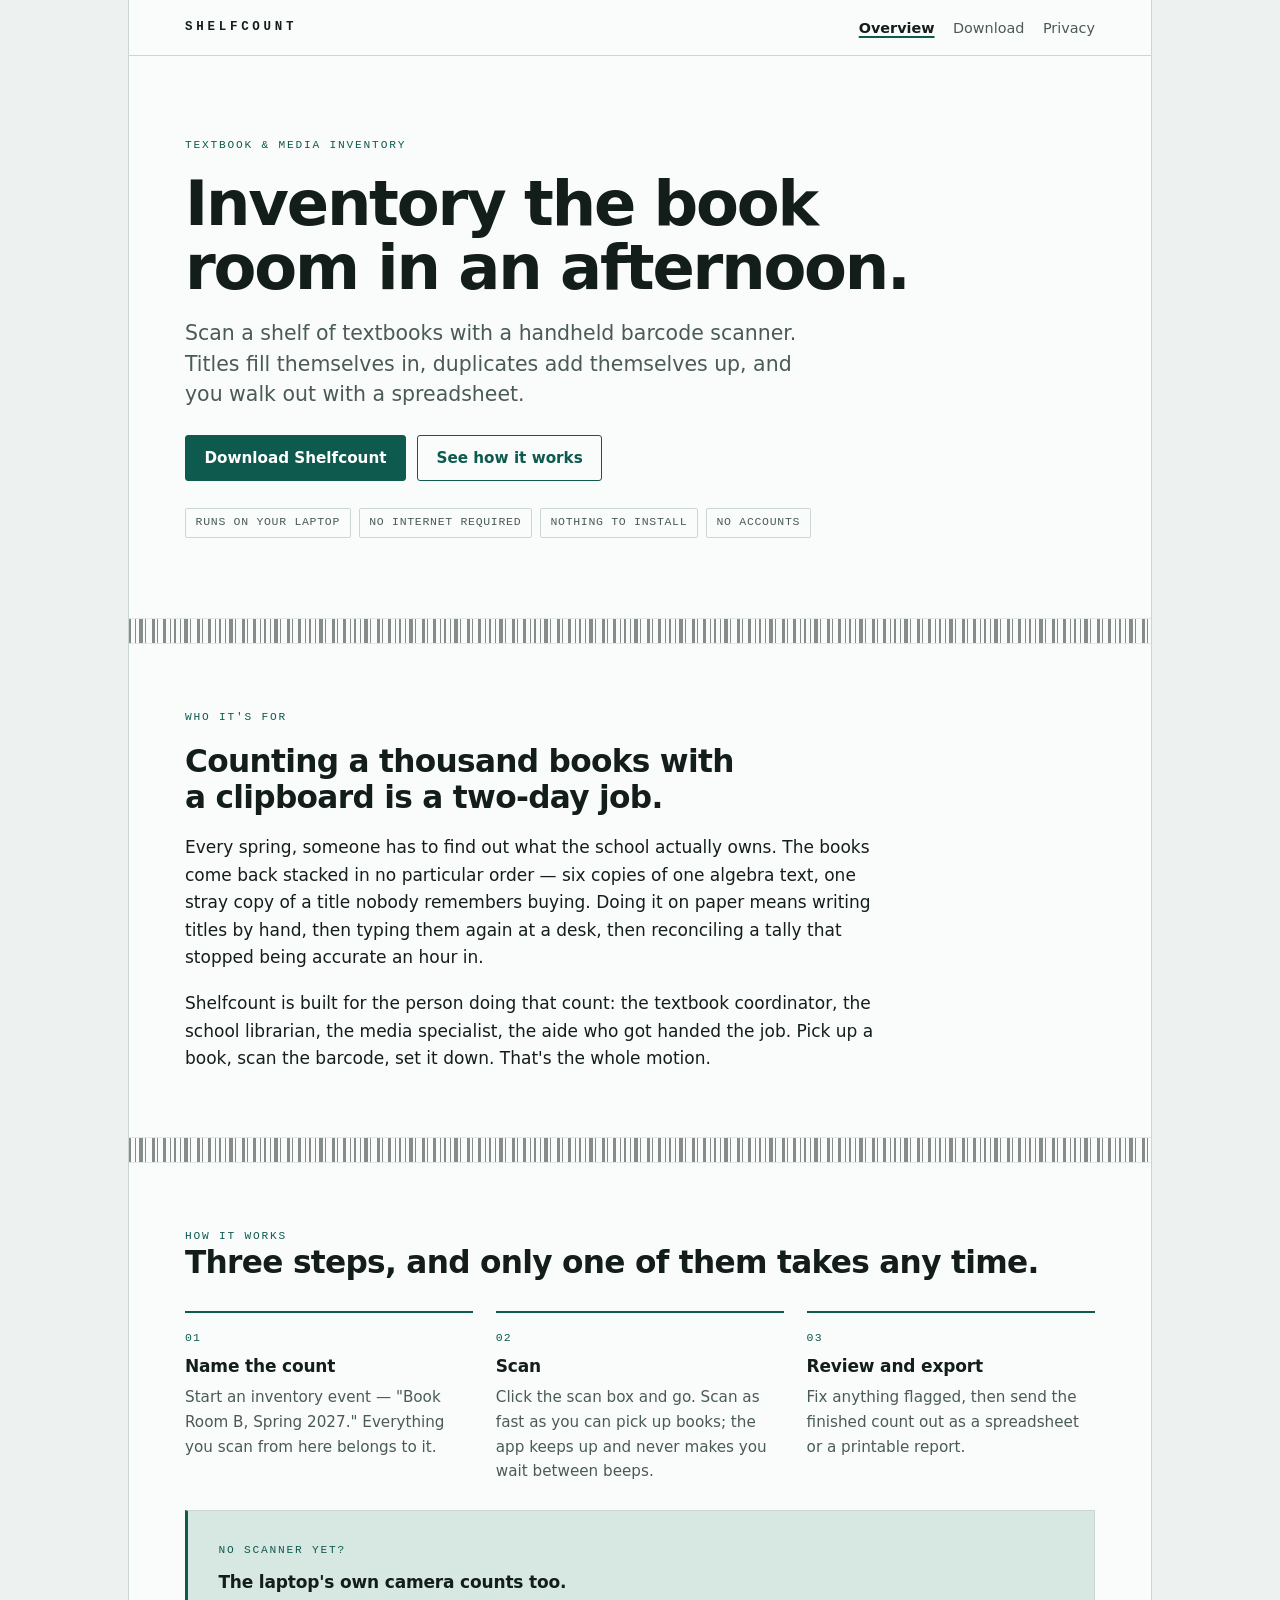
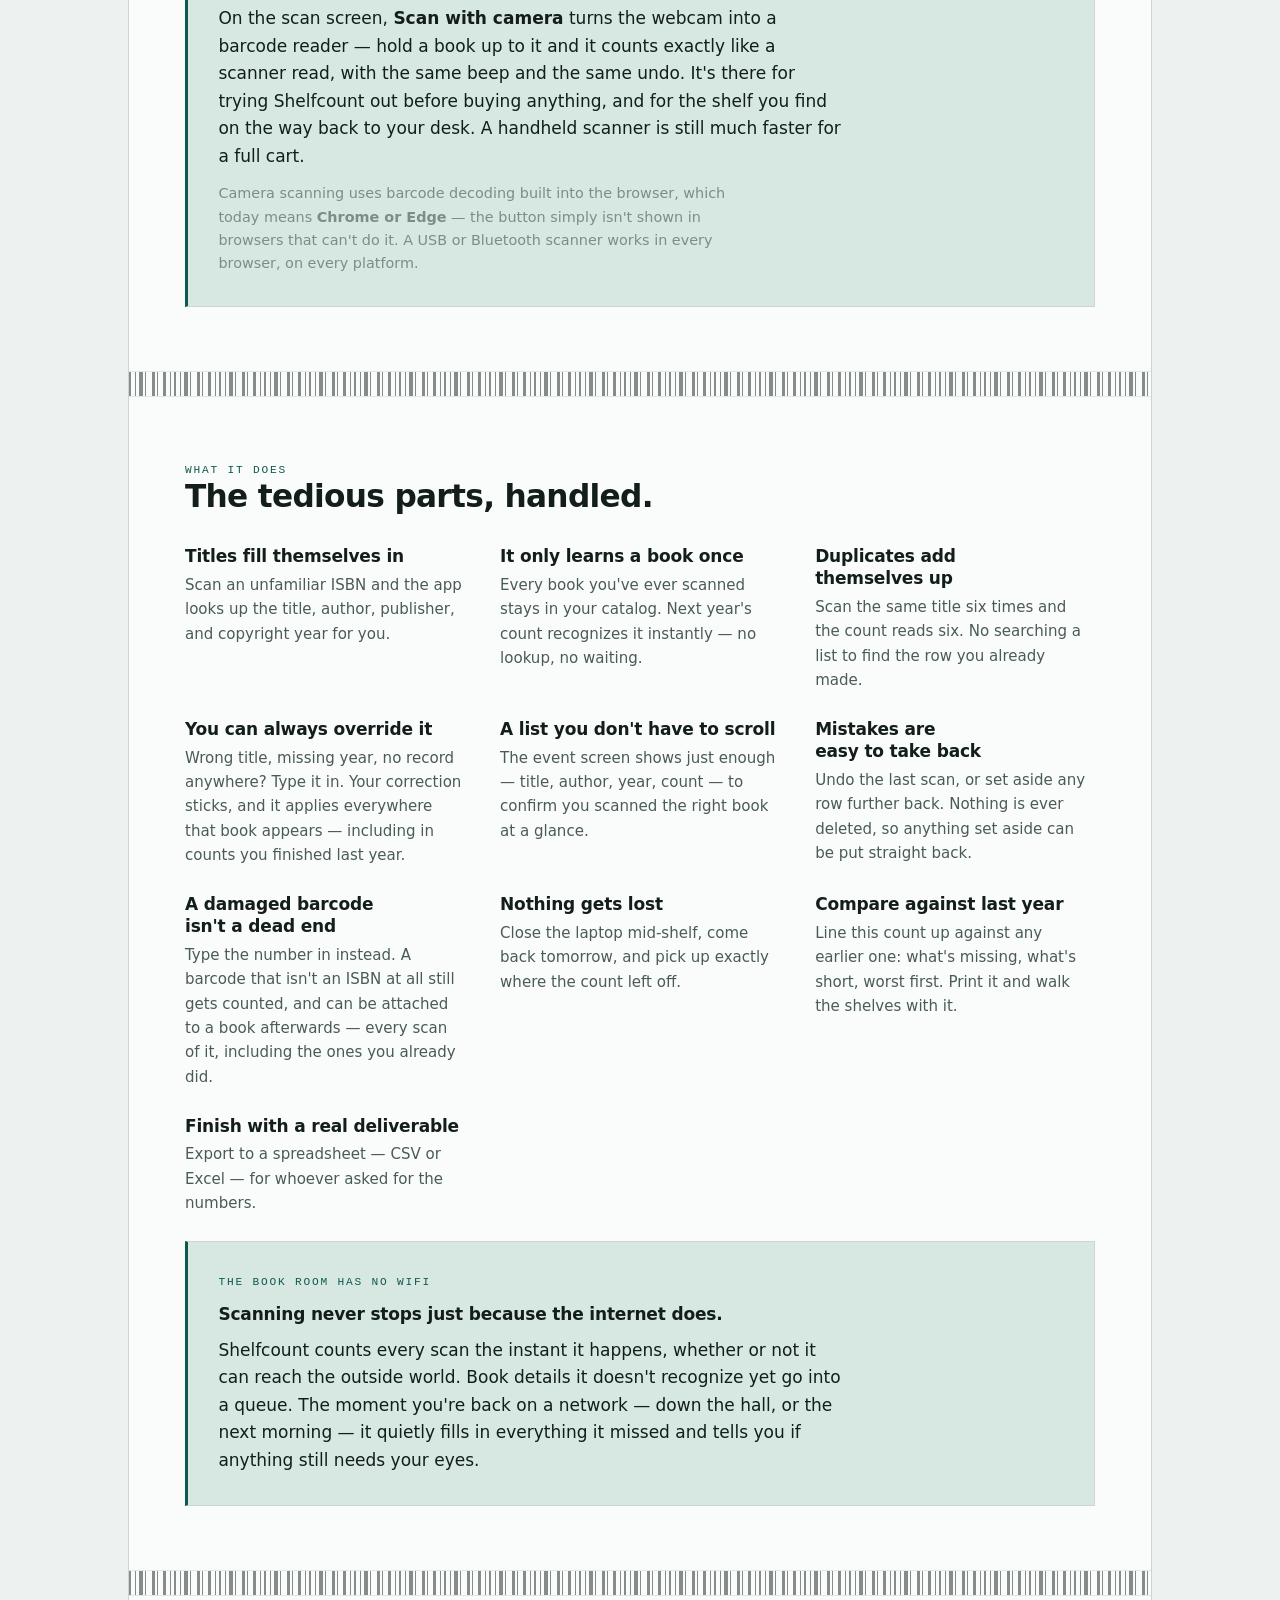
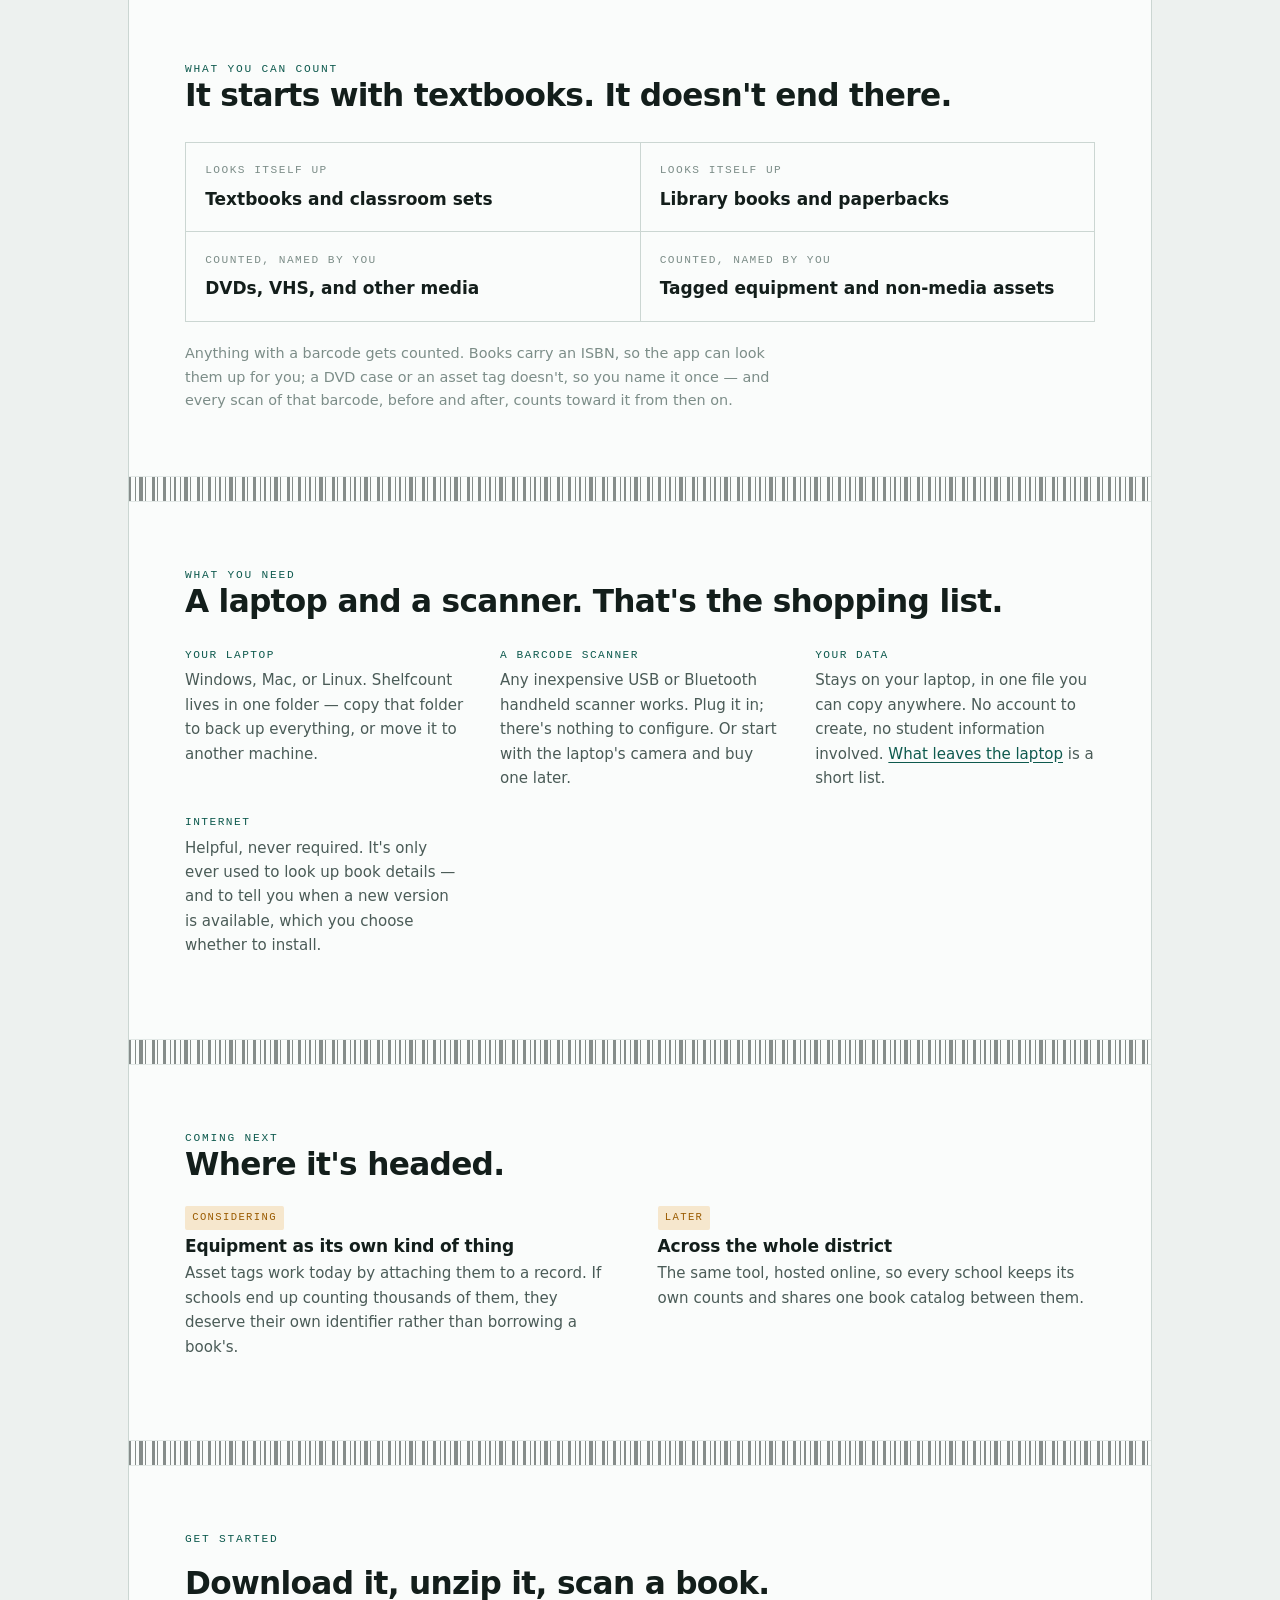
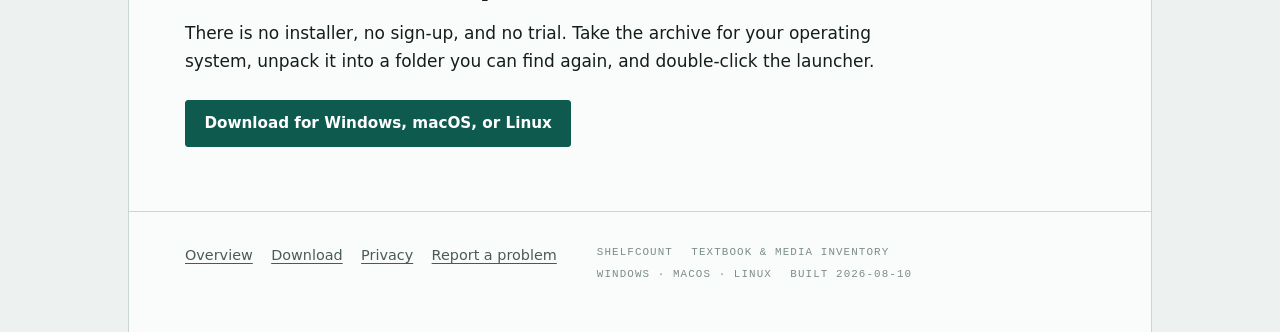
==== index.html @ c69e8dbd "Publish site from evansmith1377/inventory-manager@2b65c4a" ====
<!DOCTYPE html>
<html lang="en">
<head>
<meta charset="utf-8">
<meta name="viewport" content="width=device-width, initial-scale=1">
<title>Shelfcount — Inventory the book room in an afternoon</title>
<meta name="description" content="Scan a shelf of school textbooks with a barcode scanner and walk out with a spreadsheet. Runs on one laptop, works with no internet, installs nothing.">
<link rel="canonical" href="https://evansmith1377.github.io/shelfcount/">
<link rel="icon" href="favicon.svg" type="image/svg+xml">
<meta property="og:type" content="website">
<meta property="og:site_name" content="Shelfcount">
<meta property="og:title" content="Shelfcount — Inventory the book room in an afternoon">
<meta property="og:description" content="Scan a shelf of school textbooks with a barcode scanner and walk out with a spreadsheet. Runs on one laptop, works with no internet, installs nothing.">
<meta property="og:url" content="https://evansmith1377.github.io/shelfcount/">
<meta property="og:image" content="https://evansmith1377.github.io/shelfcount/og-image.png">
<meta property="og:image:type" content="image/png">
<meta property="og:image:width" content="1200">
<meta property="og:image:height" content="630">
<meta property="og:image:alt" content="Shelfcount: inventory the book room in an afternoon. Scan textbooks with a barcode scanner and walk out with a spreadsheet.">
<meta name="twitter:card" content="summary_large_image">
<link rel="stylesheet" href="styles.css">
</head>
<body>
<a class="skip-link" href="#main">Skip to content</a>

<div class="shell">

  <header class="site-header">
    <a class="wordmark" href="./">Shelfcount</a>
    <nav class="site-nav" aria-label="Main">
      <ul>
        <li><a href="./" aria-current="page">Overview</a></li>
        <li><a href="download.html">Download</a></li>
        <li><a href="privacy.html">Privacy</a></li>
      </ul>
    </nav>
  </header>

  <main id="main">

    <section class="hero stack">
      <p class="eyebrow">Textbook &amp; media inventory</p>
      <h1>Inventory the book room in an afternoon.</h1>
      <p class="lede">Scan a shelf of textbooks with a handheld barcode scanner. Titles fill themselves in, duplicates add themselves up, and you walk out with a spreadsheet.</p>
      <div class="btn-row">
        <a class="btn btn-primary" href="download.html">Download Shelfcount</a>
        <a class="btn" href="#how">See how it works</a>
      </div>
      <ul class="facts">
        <li>Runs on your laptop</li>
        <li>No internet required</li>
        <li>Nothing to install</li>
        <li>No accounts</li>
      </ul>
    </section>

    <div class="barcode" role="presentation"></div>

    <section class="stack" id="who">
      <p class="eyebrow">Who it's for</p>
      <h2>Counting a thousand books with a clipboard is a two-day job.</h2>
      <p>Every spring, someone has to find out what the school actually owns. The books come back stacked in no particular order — six copies of one algebra text, one stray copy of a title nobody remembers buying. Doing it on paper means writing titles by hand, then typing them again at a desk, then reconciling a tally that stopped being accurate an hour in.</p>
      <p>Shelfcount is built for the person doing that count: the textbook coordinator, the school librarian, the media specialist, the aide who got handed the job. Pick up a book, scan the barcode, set it down. That's the whole motion.</p>
    </section>

    <div class="barcode" role="presentation"></div>

    <section id="how">
      <p class="eyebrow">How it works</p>
      <h2>Three steps, and only one of them takes any time.</h2>
      <ol class="steps">
        <li>
          <h3>Name the count</h3>
          <p>Start an inventory event — "Book Room B, Spring 2027." Everything you scan from here belongs to it.</p>
        </li>
        <li>
          <h3>Scan</h3>
          <p>Click the scan box and go. Scan as fast as you can pick up books; the app keeps up and never makes you wait between beeps.</p>
        </li>
        <li>
          <h3>Review and export</h3>
          <p>Fix anything flagged, then send the finished count out as a spreadsheet or a printable report.</p>
        </li>
      </ol>

      <div class="callout">
        <p class="eyebrow">No scanner yet?</p>
        <h3>The laptop's own camera counts too.</h3>
        <p>On the scan screen, <strong>Scan with camera</strong> turns the webcam into a barcode reader — hold a book up to it and it counts exactly like a scanner read, with the same beep and the same undo. It's there for trying Shelfcount out before buying anything, and for the shelf you find on the way back to your desk. A handheld scanner is still much faster for a full cart.</p>
        <p class="note">Camera scanning uses barcode decoding built into the browser, which today means <strong>Chrome or Edge</strong> — the button simply isn't shown in browsers that can't do it. A USB or Bluetooth scanner works in every browser, on every platform.</p>
      </div>
    </section>

    <div class="barcode" role="presentation"></div>

    <section id="features">
      <p class="eyebrow">What it does</p>
      <h2>The tedious parts, handled.</h2>
      <ul class="features">
        <li>
          <h3>Titles fill themselves in</h3>
          <p>Scan an unfamiliar ISBN and the app looks up the title, author, publisher, and copyright year for you.</p>
        </li>
        <li>
          <h3>It only learns a book once</h3>
          <p>Every book you've ever scanned stays in your catalog. Next year's count recognizes it instantly — no lookup, no waiting.</p>
        </li>
        <li>
          <h3>Duplicates add themselves up</h3>
          <p>Scan the same title six times and the count reads six. No searching a list to find the row you already made.</p>
        </li>
        <li>
          <h3>You can always override it</h3>
          <p>Wrong title, missing year, no record anywhere? Type it in. Your correction sticks, and it applies everywhere that book appears — including in counts you finished last year.</p>
        </li>
        <li>
          <h3>A list you don't have to scroll</h3>
          <p>The event screen shows just enough — title, author, year, count — to confirm you scanned the right book at a glance.</p>
        </li>
        <li>
          <h3>Mistakes are easy to take back</h3>
          <p>Undo the last scan, or set aside any row further back. Nothing is ever deleted, so anything set aside can be put straight back.</p>
        </li>
        <li>
          <h3>A damaged barcode isn't a dead end</h3>
          <p>Type the number in instead. A barcode that isn't an ISBN at all still gets counted, and can be attached to a book afterwards — every scan of it, including the ones you already did.</p>
        </li>
        <li>
          <h3>Nothing gets lost</h3>
          <p>Close the laptop mid-shelf, come back tomorrow, and pick up exactly where the count left off.</p>
        </li>
        <li>
          <h3>Compare against last year</h3>
          <p>Line this count up against any earlier one: what's missing, what's short, worst first. Print it and walk the shelves with it.</p>
        </li>
        <li>
          <h3>Finish with a real deliverable</h3>
          <p>Export to a spreadsheet — CSV or Excel — for whoever asked for the numbers.</p>
        </li>
      </ul>

      <div class="callout">
        <p class="eyebrow">The book room has no wifi</p>
        <h3>Scanning never stops just because the internet does.</h3>
        <p>Shelfcount counts every scan the instant it happens, whether or not it can reach the outside world. Book details it doesn't recognize yet go into a queue. The moment you're back on a network — down the hall, or the next morning — it quietly fills in everything it missed and tells you if anything still needs your eyes.</p>
      </div>
    </section>

    <div class="barcode" role="presentation"></div>

    <section id="counts">
      <p class="eyebrow">What you can count</p>
      <h2>It starts with textbooks. It doesn't end there.</h2>
      <ul class="tiles">
        <li>
          <span class="label">Looks itself up</span>
          <strong>Textbooks and classroom sets</strong>
        </li>
        <li>
          <span class="label">Looks itself up</span>
          <strong>Library books and paperbacks</strong>
        </li>
        <li>
          <span class="label">Counted, named by you</span>
          <strong>DVDs, VHS, and other media</strong>
        </li>
        <li>
          <span class="label">Counted, named by you</span>
          <strong>Tagged equipment and non-media assets</strong>
        </li>
      </ul>
      <p class="note after-grid">Anything with a barcode gets counted. Books carry an ISBN, so the app can look them up for you; a DVD case or an asset tag doesn't, so you name it once — and every scan of that barcode, before and after, counts toward it from then on.</p>
    </section>

    <div class="barcode" role="presentation"></div>

    <section id="requirements">
      <p class="eyebrow">What you need</p>
      <h2>A laptop and a scanner. That's the shopping list.</h2>
      <dl class="needs">
        <div>
          <dt>Your laptop</dt>
          <dd>Windows, Mac, or Linux. Shelfcount lives in one folder — copy that folder to back up everything, or move it to another machine.</dd>
        </div>
        <div>
          <dt>A barcode scanner</dt>
          <dd>Any inexpensive USB or Bluetooth handheld scanner works. Plug it in; there's nothing to configure. Or start with the laptop's camera and buy one later.</dd>
        </div>
        <div>
          <dt>Your data</dt>
          <dd>Stays on your laptop, in one file you can copy anywhere. No account to create, no student information involved. <a href="privacy.html">What leaves the laptop</a> is a short list.</dd>
        </div>
        <div>
          <dt>Internet</dt>
          <dd>Helpful, never required. It's only ever used to look up book details — and to tell you when a new version is available, which you choose whether to install.</dd>
        </div>
      </dl>
    </section>

    <div class="barcode" role="presentation"></div>

    <section id="roadmap">
      <p class="eyebrow">Coming next</p>
      <h2>Where it's headed.</h2>
      <ul class="later">
        <li>
          <span class="tag">Considering</span>
          <h3>Equipment as its own kind of thing</h3>
          <p>Asset tags work today by attaching them to a record. If schools end up counting thousands of them, they deserve their own identifier rather than borrowing a book's.</p>
        </li>
        <li>
          <span class="tag">Later</span>
          <h3>Across the whole district</h3>
          <p>The same tool, hosted online, so every school keeps its own counts and shares one book catalog between them.</p>
        </li>
      </ul>
    </section>

    <div class="barcode" role="presentation"></div>

    <section class="stack" id="get">
      <p class="eyebrow">Get started</p>
      <h2>Download it, unzip it, scan a book.</h2>
      <p>There is no installer, no sign-up, and no trial. Take the archive for your operating system, unpack it into a folder you can find again, and double-click the launcher.</p>
      <div class="btn-row">
        <a class="btn btn-primary" href="download.html">Download for Windows, macOS, or Linux</a>
      </div>
    </section>

  </main>

  <footer class="site-footer">
    <nav aria-label="Footer">
      <ul>
        <li><a href="./">Overview</a></li>
        <li><a href="download.html">Download</a></li>
        <li><a href="privacy.html">Privacy</a></li>
        <li><a href="https://github.com/evansmith1377/shelfcount/issues">Report a problem</a></li>
      </ul>
    </nav>
    <p class="colophon">
      <span>Shelfcount</span>
      <span>Textbook &amp; media inventory</span>
      <span>Windows · macOS · Linux</span>
      <span>Built 2026-08-10</span>
    </p>
  </footer>

</div>
</body>
</html>
---- styles.css ----
/*
 * Shelfcount marketing site.
 *
 * One stylesheet for the whole site — it is small enough that splitting it
 * would cost a round trip and buy nothing, and being one file means it is
 * cached once and every subsequent page is free.
 *
 * The design language is inherited from docs/marketing-one-pager.html: the
 * same palette, the same mono eyebrows, the same barcode rule as the one
 * recurring motif. The site and the hand-out should look like the same thing.
 */

:root {
  color-scheme: light dark;

  --ground: #edf1ef;
  --surface: #fafcfb;
  --ink: #131e1b;
  --ink-soft: #4a5b57;
  --ink-faint: #7c8d88;
  --rule: #cbd6d2;
  --accent: #0e5a4e;
  --accent-ink: #ffffff;
  --accent-soft: #d7e7e2;
  --signal: #9a5b00;
  --signal-soft: #f6e7cd;

  --f-display: 'Helvetica Neue', 'Segoe UI', ui-sans-serif, system-ui, sans-serif;
  --f-body: ui-sans-serif, system-ui, -apple-system, 'Segoe UI', Roboto, sans-serif;
  --f-mono: ui-monospace, 'SF Mono', 'Cascadia Mono', 'Roboto Mono', Menlo, Consolas, monospace;

  --measure: 66ch;
  --pad: clamp(1.25rem, 5vw, 3.5rem);
  --shell: 64rem;
}

@media (prefers-color-scheme: dark) {
  :root {
    --ground: #0c1513;
    --surface: #14201d;
    --ink: #e2eae7;
    --ink-soft: #a6b5b0;
    --ink-faint: #74847f;
    --rule: #273632;
    --accent: #5cc5ac;
    --accent-ink: #08110f;
    --accent-soft: #1b2f2a;
    --signal: #d9a253;
    --signal-soft: #2e2519;
  }
}

*,
*::before,
*::after {
  box-sizing: border-box;
}

html {
  -webkit-text-size-adjust: 100%;
  scroll-behavior: smooth;
  /* Anchored sections must clear the sticky header. */
  scroll-padding-block-start: 5rem;
}

@media (prefers-reduced-motion: reduce) {
  html {
    scroll-behavior: auto;
  }
  *,
  *::before,
  *::after {
    animation-duration: 0.01ms !important;
    animation-iteration-count: 1 !important;
    transition-duration: 0.01ms !important;
  }
}

body {
  margin: 0;
  background: var(--ground);
  color: var(--ink);
  font-family: var(--f-body);
  font-size: clamp(1rem, 0.97rem + 0.15vw, 1.0625rem);
  line-height: 1.62;
  font-variant-numeric: tabular-nums;
}

/* The page is a single column on a tinted ground, the way the one-pager is. */
.shell {
  max-inline-size: var(--shell);
  margin-inline: auto;
  background: var(--surface);
  border-inline: 1px solid var(--rule);
  min-block-size: 100dvb;
}

section {
  padding: clamp(2.5rem, 6vw, 4rem) var(--pad);
}

h1,
h2,
h3 {
  font-family: var(--f-display);
  text-wrap: balance;
  margin: 0;
}

h1 {
  font-size: clamp(2.3rem, 1.4rem + 4.2vw, 3.9rem);
  font-weight: 800;
  letter-spacing: -0.035em;
  line-height: 1.02;
}

h2 {
  font-size: clamp(1.45rem, 1.2rem + 1.15vw, 1.95rem);
  font-weight: 750;
  letter-spacing: -0.022em;
  line-height: 1.14;
}

h3 {
  font-size: 1.0625rem;
  font-weight: 700;
  letter-spacing: -0.01em;
  line-height: 1.3;
}

p {
  margin: 0;
  max-inline-size: var(--measure);
}

a {
  color: var(--accent);
  text-underline-offset: 0.18em;
}
a:hover {
  text-decoration-thickness: 2px;
}

:focus-visible {
  outline: 2px solid var(--accent);
  outline-offset: 2px;
  border-radius: 2px;
}

code {
  font-family: var(--f-mono);
  font-size: 0.88em;
  background: var(--accent-soft);
  padding: 0.1em 0.35em;
  border-radius: 2px;
}

pre {
  font-family: var(--f-mono);
  font-size: 0.82rem;
  line-height: 1.55;
  background: var(--ground);
  border: 1px solid var(--rule);
  border-radius: 3px;
  padding: 0.85rem 1rem;
  margin: 0;
  overflow-x: auto;
}

pre code {
  background: none;
  padding: 0;
  font-size: inherit;
}

.skip-link {
  position: absolute;
  inset-block-start: 0;
  inset-inline-start: 0;
  transform: translateY(-120%);
  background: var(--accent);
  color: var(--accent-ink);
  padding: 0.6rem 1rem;
  z-index: 10;
  text-decoration: none;
}

.skip-link:focus-visible {
  transform: translateY(0);
}

/* ---- the barcode rule: the one recurring motif ---- */
.barcode {
  block-size: 26px;
  border-block: 1px solid var(--rule);
  background-image: repeating-linear-gradient(
    90deg,
    var(--ink) 0 2px,
    transparent 2px 6px,
    var(--ink) 6px 7px,
    transparent 7px 10px,
    var(--ink) 10px 14px,
    transparent 14px 16px,
    var(--ink) 16px 17px,
    transparent 17px 23px,
    var(--ink) 23px 26px,
    transparent 26px 28px,
    var(--ink) 28px 29px,
    transparent 29px 34px,
    var(--ink) 34px 37px,
    transparent 37px 41px,
    var(--ink) 41px 42px,
    transparent 42px 45px
  );
  opacity: 0.5;
}

/* ---- header ---- */
.site-header {
  position: sticky;
  inset-block-start: 0;
  z-index: 5;
  background: color-mix(in srgb, var(--surface) 88%, transparent);
  backdrop-filter: blur(8px);
  border-block-end: 1px solid var(--rule);
  display: flex;
  flex-wrap: wrap;
  align-items: center;
  gap: 0.5rem 1.5rem;
  padding: 0.85rem var(--pad);
}

.wordmark {
  font-family: var(--f-mono);
  font-size: 0.78rem;
  letter-spacing: 0.3em;
  text-transform: uppercase;
  color: var(--ink);
  text-decoration: none;
  font-weight: 600;
}

.site-nav {
  margin-inline-start: auto;
}

.site-nav ul {
  display: flex;
  flex-wrap: wrap;
  gap: 0.4rem 1.15rem;
  margin: 0;
  padding: 0;
  list-style: none;
}

.site-nav a {
  font-size: 0.9rem;
  color: var(--ink-soft);
  text-decoration: none;
}

.site-nav a:hover {
  color: var(--ink);
  text-decoration: underline;
}

.site-nav a[aria-current='page'] {
  color: var(--ink);
  font-weight: 600;
  text-decoration: underline;
  text-decoration-color: var(--accent);
  text-decoration-thickness: 2px;
}

/* ---- shared bits ---- */
.eyebrow {
  font-family: var(--f-mono);
  font-size: 0.7rem;
  text-transform: uppercase;
  letter-spacing: 0.16em;
  color: var(--accent);
  margin: 0;
}

.stack {
  display: flex;
  flex-direction: column;
  gap: 1.15rem;
}

.lede {
  font-size: clamp(1.08rem, 1rem + 0.4vw, 1.28rem);
  color: var(--ink-soft);
  line-height: 1.5;
  max-inline-size: 48ch;
}

.note {
  font-size: 0.9rem;
  color: var(--ink-faint);
}

/* A paragraph straight under a heading in a section that isn't a .stack. */
section:not(.stack) > h2 + p {
  margin-block-start: 0.9rem;
}

/* A trailing footnote under a grid. */
.after-grid {
  margin-block-start: 1.25rem;
}

.btn-row {
  display: flex;
  flex-wrap: wrap;
  gap: 0.7rem;
  margin-block-start: 0.4rem;
}

.btn {
  display: inline-flex;
  align-items: center;
  gap: 0.45rem;
  padding: 0.62rem 1.15rem;
  border: 1px solid var(--accent);
  border-radius: 3px;
  font-size: 0.95rem;
  font-weight: 600;
  text-decoration: none;
  color: var(--accent);
  background: transparent;
}

.btn-primary {
  background: var(--accent);
  color: var(--accent-ink);
}
.btn:hover {
  border-color: var(--ink);
}
.btn-primary:hover {
  background: var(--ink);
  border-color: var(--ink);
  color: var(--surface);
}

.facts {
  display: flex;
  flex-wrap: wrap;
  gap: 0.5rem;
  padding: 0;
  margin: 0.5rem 0 0;
  list-style: none;
}

.facts li {
  font-family: var(--f-mono);
  font-size: 0.72rem;
  letter-spacing: 0.06em;
  text-transform: uppercase;
  color: var(--ink-soft);
  border: 1px solid var(--rule);
  border-radius: 2px;
  padding: 0.3rem 0.6rem;
}

/* ---- hero ---- */
.hero {
  padding-block: clamp(2.75rem, 7vw, 5rem);
}

/* ---- numbered steps ---- */
.steps {
  counter-reset: step;
  display: grid;
  gap: 1.4rem;
  grid-template-columns: repeat(auto-fit, minmax(15rem, 1fr));
  margin-block-start: 1.9rem;
  padding: 0;
  list-style: none;
}

.steps > li {
  counter-increment: step;
  display: flex;
  flex-direction: column;
  gap: 0.5rem;
  padding-block-start: 1rem;
  border-block-start: 2px solid var(--accent);
}

.steps > li::before {
  content: counter(step, decimal-leading-zero);
  font-family: var(--f-mono);
  font-size: 0.72rem;
  letter-spacing: 0.1em;
  color: var(--accent);
}

.steps p {
  font-size: 0.95rem;
  color: var(--ink-soft);
}

/* ---- feature grid ---- */
.features {
  display: grid;
  gap: 1.6rem 2.2rem;
  grid-template-columns: repeat(auto-fit, minmax(16rem, 1fr));
  margin-block-start: 1.9rem;
  padding: 0;
  list-style: none;
}

.features > li {
  display: flex;
  flex-direction: column;
  gap: 0.35rem;
}
.features p {
  font-size: 0.94rem;
  color: var(--ink-soft);
}

/* ---- callout ---- */
.callout {
  background: var(--accent-soft);
  border: 1px solid var(--rule);
  border-inline-start: 3px solid var(--accent);
  padding: clamp(1.25rem, 3vw, 1.9rem);
  display: flex;
  flex-direction: column;
  gap: 0.75rem;
  margin-block-start: 1.6rem;
}

.callout p {
  max-inline-size: 58ch;
}

.callout-signal {
  background: var(--signal-soft);
  border-inline-start-color: var(--signal);
}

.callout-signal .eyebrow {
  color: var(--signal);
}

/* ---- hairline card grid (what you can count, downloads) ---- */
/*
 * The 1px gap over a ruled background is what draws the hairlines, which
 * means an unfilled cell in the last row shows as a grey block. Every grid
 * that uses this holds two or four tiles, so a 22rem minimum keeps it to one
 * or two columns and the rows always come out full.
 */
.tiles {
  display: grid;
  gap: 1px;
  grid-template-columns: repeat(auto-fit, minmax(min(100%, 22rem), 1fr));
  background: var(--rule);
  border: 1px solid var(--rule);
  margin-block-start: 1.75rem;
  padding: 0;
  list-style: none;
}

.tiles > li {
  background: var(--surface);
  padding: 1.15rem 1.2rem;
  display: flex;
  flex-direction: column;
  gap: 0.4rem;
}

.tiles .label {
  font-family: var(--f-mono);
  font-size: 0.7rem;
  text-transform: uppercase;
  letter-spacing: 0.13em;
  color: var(--ink-faint);
}

.tiles p {
  font-size: 0.92rem;
  color: var(--ink-soft);
}
.tiles .btn {
  margin-block-start: auto;
  align-self: flex-start;
}
.tiles .filename {
  font-family: var(--f-mono);
  font-size: 0.76rem;
  color: var(--ink-faint);
  overflow-wrap: anywhere;
}

/* ---- definition grids ---- */
.needs {
  display: grid;
  gap: 1.4rem 2.2rem;
  grid-template-columns: repeat(auto-fit, minmax(17rem, 1fr));
  margin-block-start: 1.6rem;
}

.needs dt {
  font-family: var(--f-mono);
  font-size: 0.7rem;
  text-transform: uppercase;
  letter-spacing: 0.13em;
  color: var(--accent);
  margin-block-end: 0.3rem;
}

.needs dd {
  margin: 0;
  font-size: 0.94rem;
  color: var(--ink-soft);
}

/* ---- roadmap ---- */
.later {
  display: grid;
  gap: 1.25rem 2.2rem;
  grid-template-columns: repeat(auto-fit, minmax(17rem, 1fr));
  margin-block-start: 1.5rem;
  padding: 0;
  list-style: none;
}

.later > li {
  display: flex;
  flex-direction: column;
  gap: 0.3rem;
}
.later p {
  font-size: 0.94rem;
  color: var(--ink-soft);
}

.tag {
  align-self: flex-start;
  font-family: var(--f-mono);
  font-size: 0.66rem;
  text-transform: uppercase;
  letter-spacing: 0.13em;
  padding: 0.2rem 0.45rem;
  border-radius: 2px;
  background: var(--signal-soft);
  color: var(--signal);
}

/* ---- prose sections (privacy, download steps) ---- */
.prose {
  display: flex;
  flex-direction: column;
  gap: 1.1rem;
}
.prose ul,
.prose ol {
  margin: 0;
  padding-inline-start: 1.35rem;
  max-inline-size: var(--measure);
}
.prose li {
  margin-block-end: 0.45rem;
}

/* Wide content must scroll inside itself, never the page. */
.table-wrap {
  overflow-x: auto;
  margin-block-start: 1.2rem;
}

table {
  border-collapse: collapse;
  inline-size: 100%;
  min-inline-size: 30rem;
  font-size: 0.92rem;
}

th,
td {
  text-align: start;
  padding: 0.55rem 0.8rem;
  border-block-end: 1px solid var(--rule);
  vertical-align: top;
}

th {
  font-family: var(--f-mono);
  font-size: 0.7rem;
  text-transform: uppercase;
  letter-spacing: 0.1em;
  color: var(--ink-faint);
  font-weight: 600;
}

/* ---- footer ---- */
.site-footer {
  padding: 2rem var(--pad) 3rem;
  border-block-start: 1px solid var(--rule);
  display: flex;
  flex-wrap: wrap;
  gap: 1rem 2.5rem;
  align-items: flex-start;
}

.site-footer ul {
  display: flex;
  flex-wrap: wrap;
  gap: 0.35rem 1.15rem;
  margin: 0;
  padding: 0;
  list-style: none;
  font-size: 0.9rem;
}

.site-footer a {
  color: var(--ink-soft);
}

.colophon {
  font-family: var(--f-mono);
  font-size: 0.68rem;
  letter-spacing: 0.1em;
  text-transform: uppercase;
  color: var(--ink-faint);
  display: flex;
  flex-wrap: wrap;
  gap: 0.3rem 1.15rem;
  inline-size: 100%;
}

@media print {
  body {
    background: #fff;
  }
  .shell {
    border: 0;
    max-inline-size: none;
  }
  .site-header,
  .site-nav,
  .skip-link {
    display: none;
  }
  section {
    padding-block: 1.3rem;
    break-inside: avoid;
  }
  .btn {
    border: 0;
    padding: 0;
  }
}
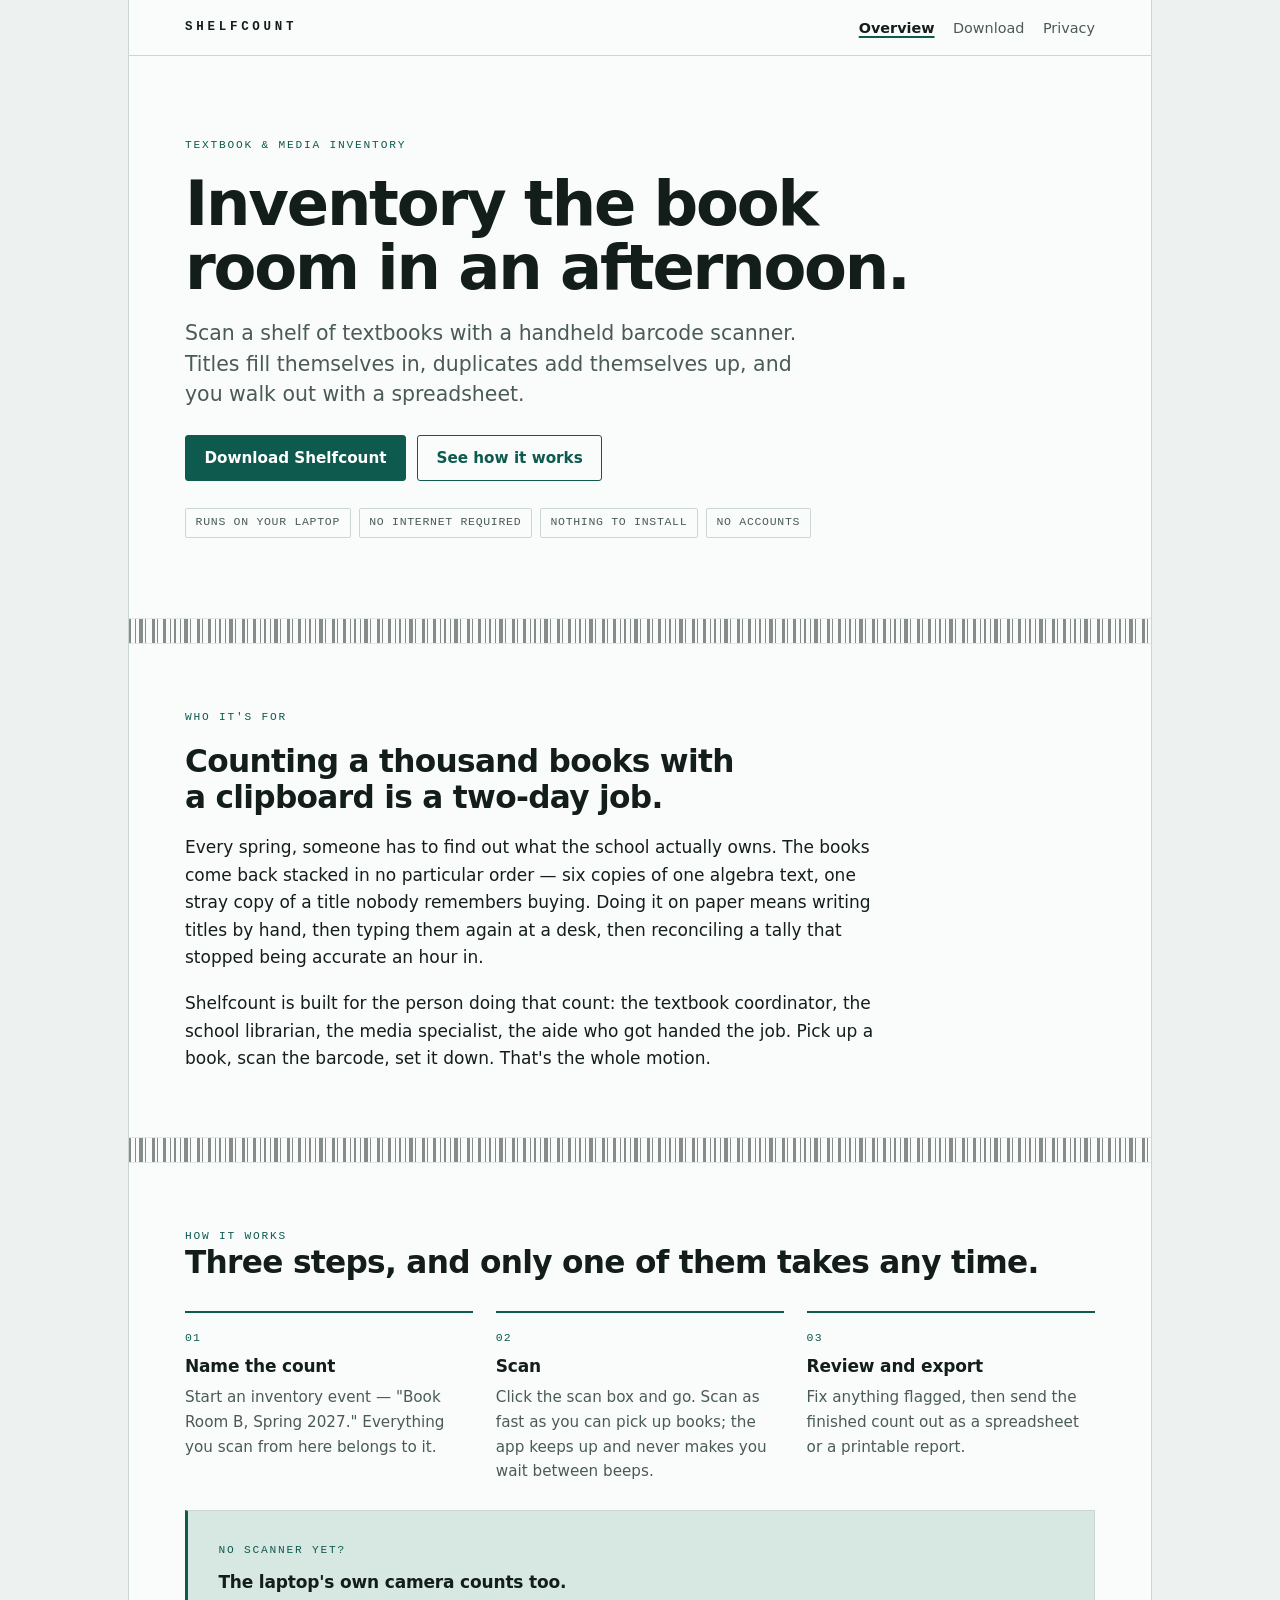
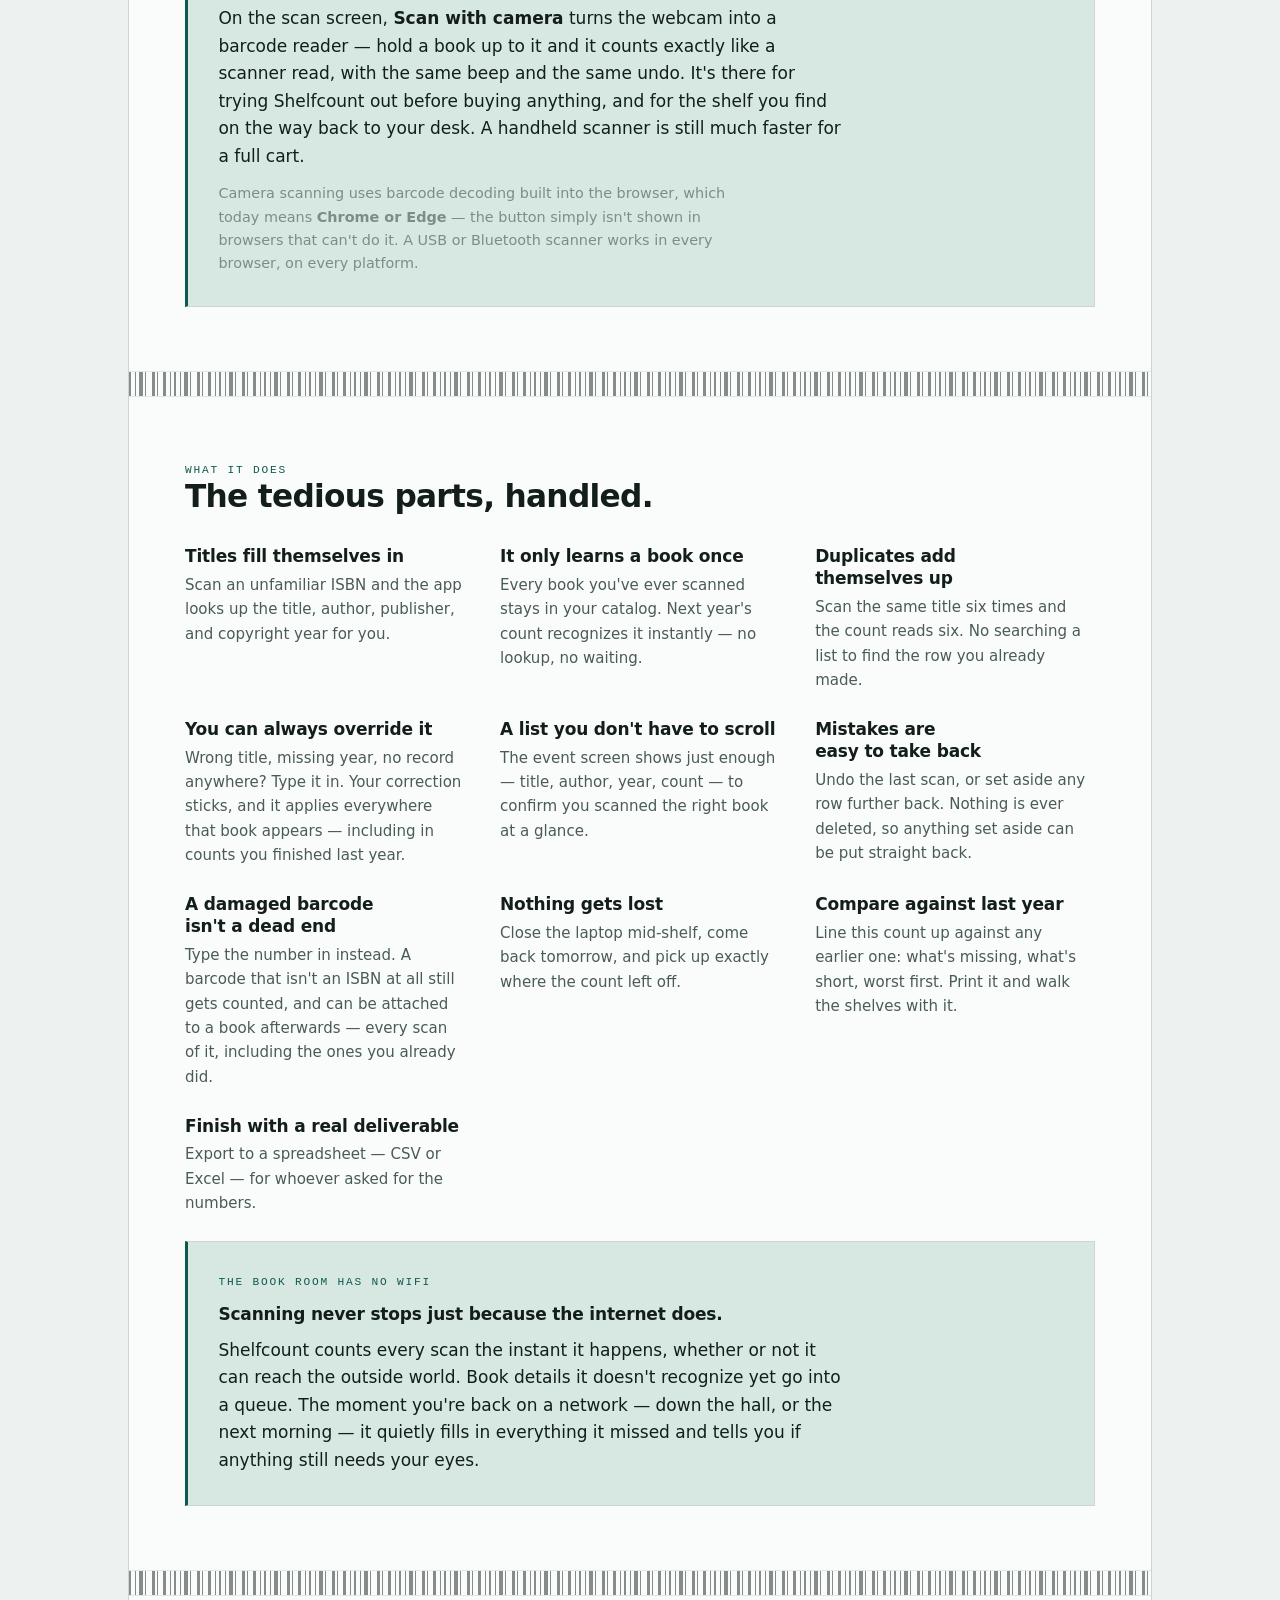
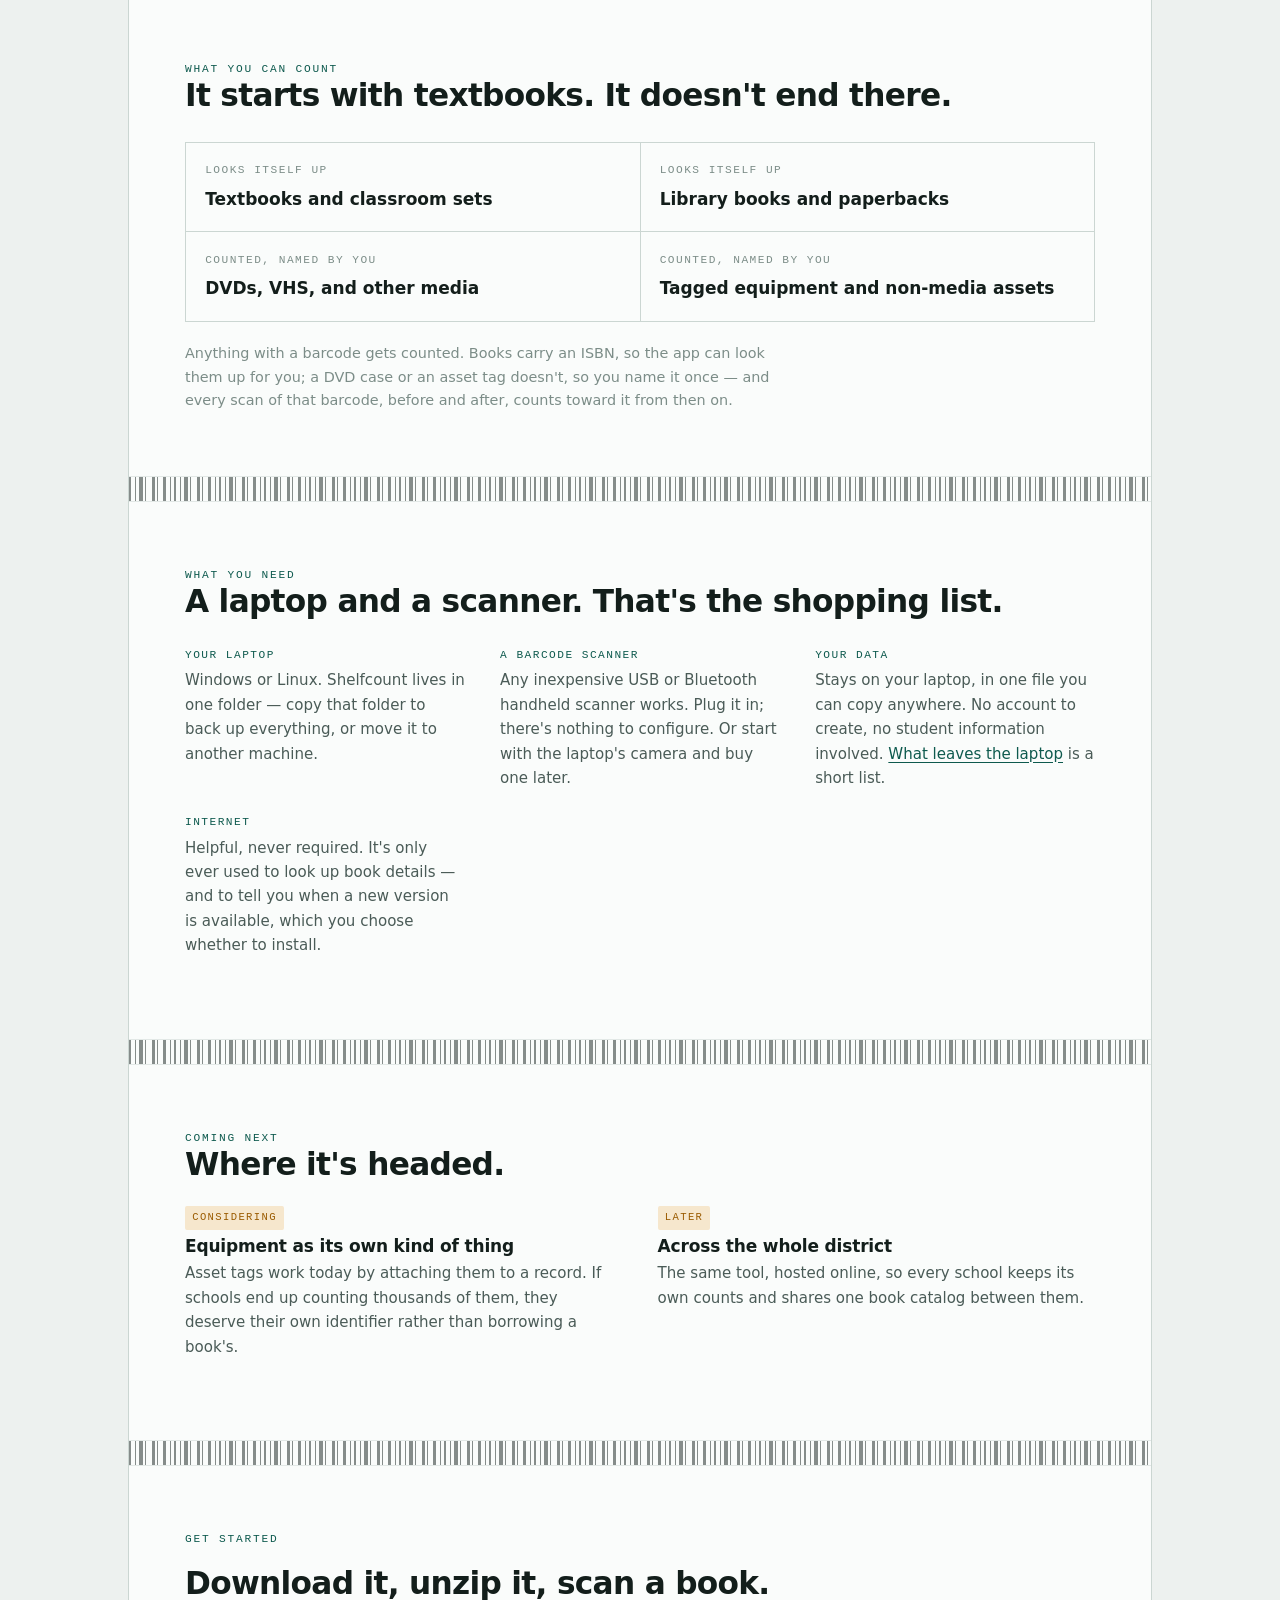
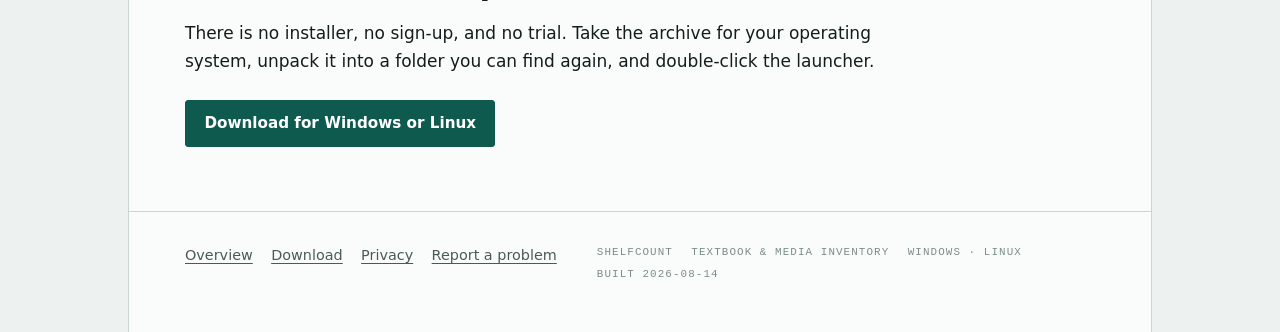
==== commit a13db772: "Publish site from evansmith1377/inventory-manager@f27f60d" ====
--- a/index.html
+++ b/index.html
@@ -180,7 +180,7 @@
       <dl class="needs">
         <div>
           <dt>Your laptop</dt>
-          <dd>Windows, Mac, or Linux. Shelfcount lives in one folder — copy that folder to back up everything, or move it to another machine.</dd>
+          <dd>Windows or Linux. Shelfcount lives in one folder — copy that folder to back up everything, or move it to another machine.</dd>
         </div>
         <div>
           <dt>A barcode scanner</dt>
@@ -223,7 +223,7 @@
       <h2>Download it, unzip it, scan a book.</h2>
       <p>There is no installer, no sign-up, and no trial. Take the archive for your operating system, unpack it into a folder you can find again, and double-click the launcher.</p>
       <div class="btn-row">
-        <a class="btn btn-primary" href="download.html">Download for Windows, macOS, or Linux</a>
+        <a class="btn btn-primary" href="download.html">Download for Windows or Linux</a>
       </div>
     </section>
 
@@ -241,8 +241,8 @@
     <p class="colophon">
       <span>Shelfcount</span>
       <span>Textbook &amp; media inventory</span>
-      <span>Windows · macOS · Linux</span>
-      <span>Built 2026-08-10</span>
+      <span>Windows · Linux</span>
+      <span>Built 2026-08-14</span>
     </p>
   </footer>
 
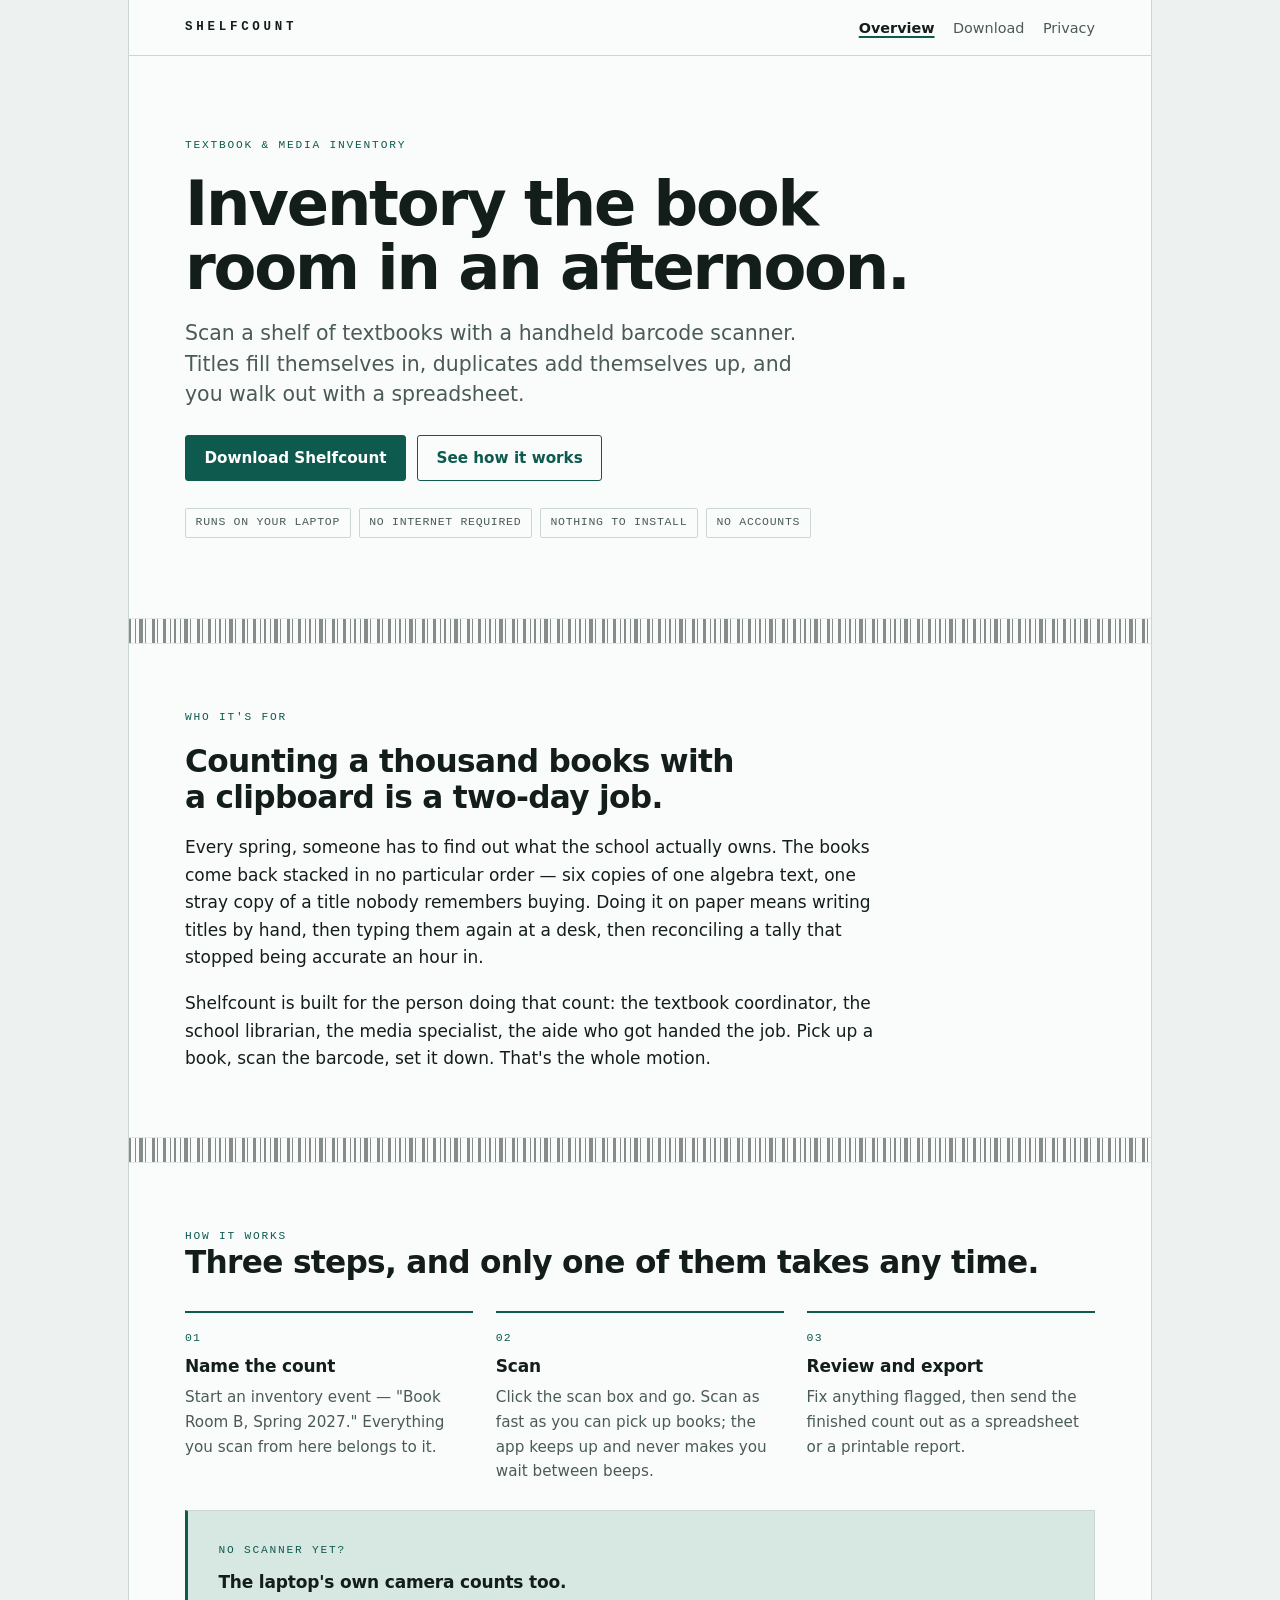
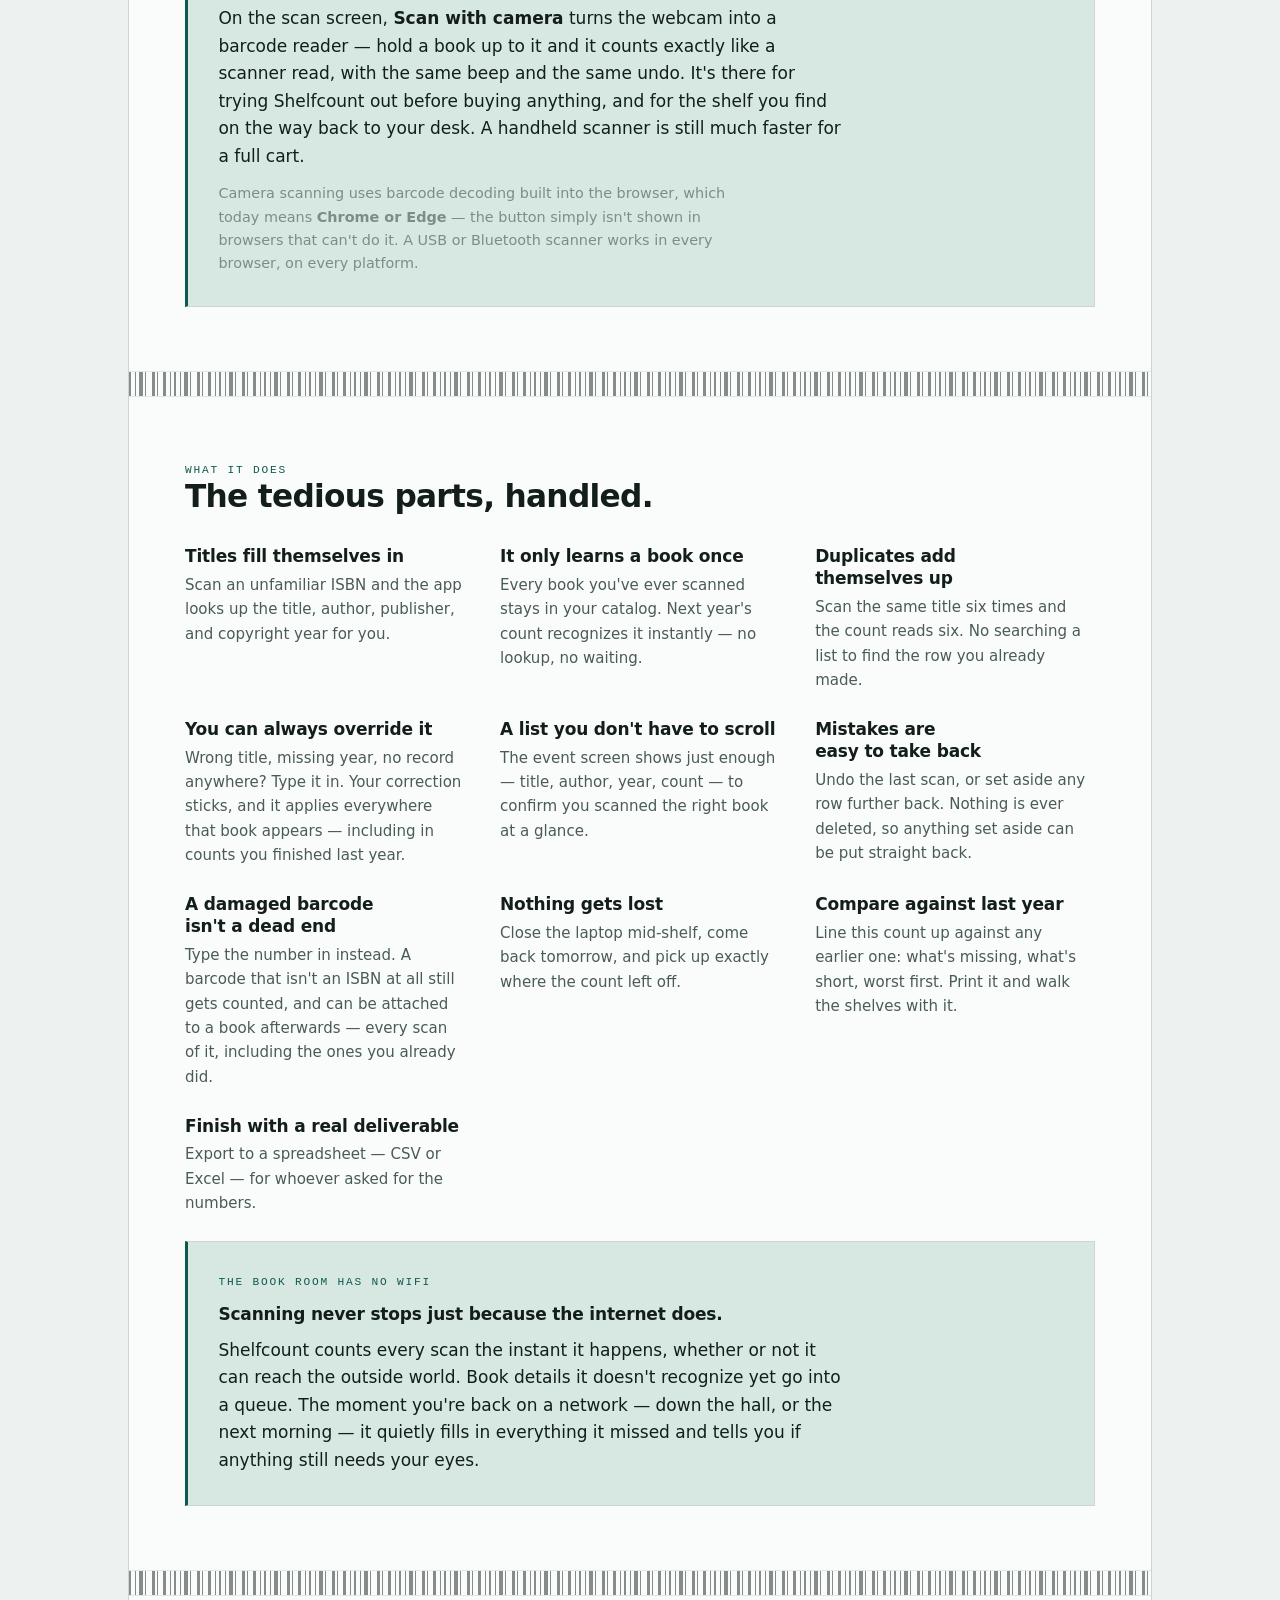
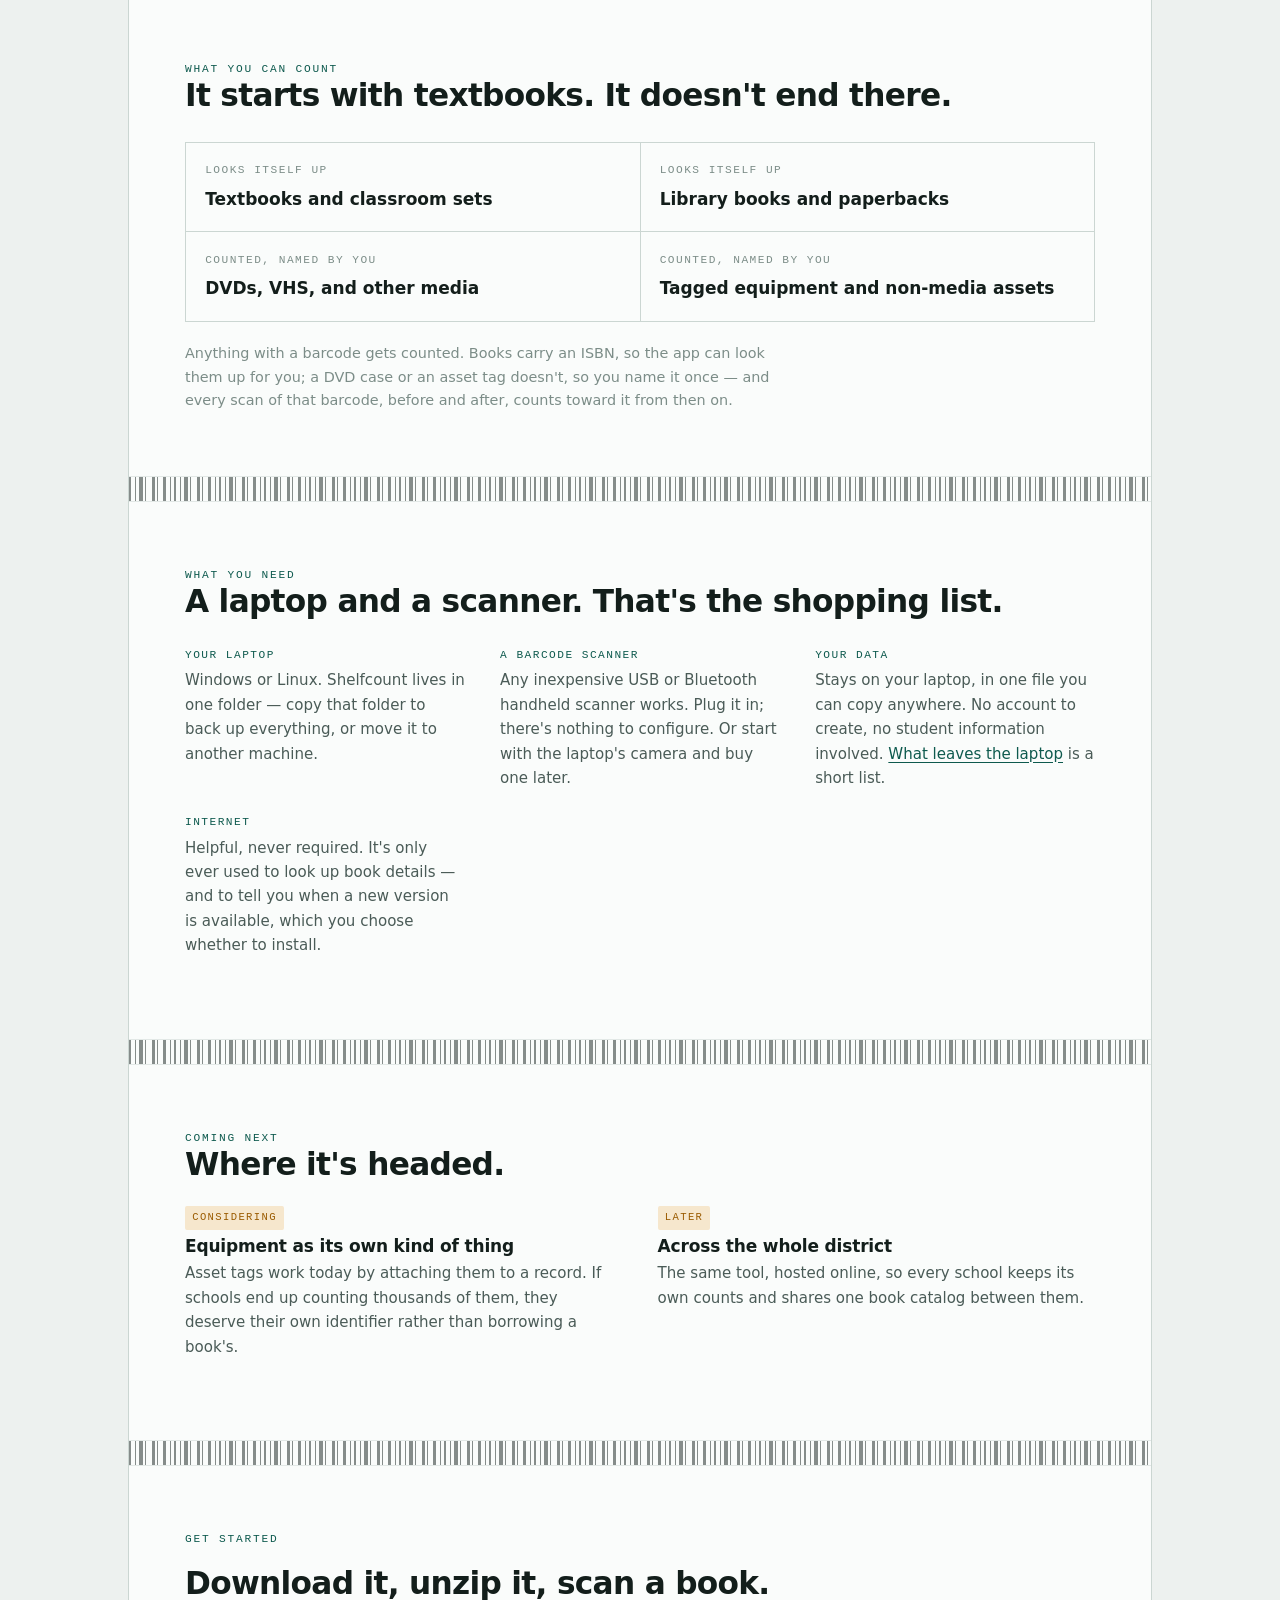
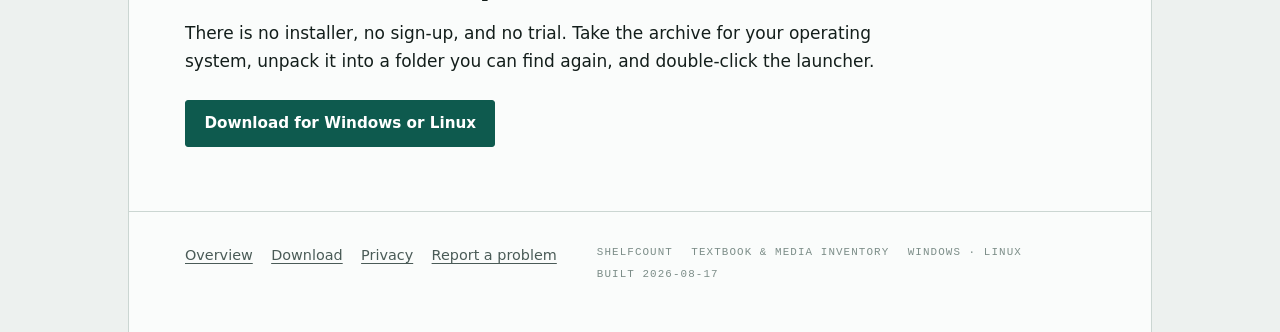
==== commit ce1022ec: "Publish site from evansmith1377/inventory-manager@80e069f" ====
--- a/index.html
+++ b/index.html
@@ -242,7 +242,7 @@
       <span>Shelfcount</span>
       <span>Textbook &amp; media inventory</span>
       <span>Windows · Linux</span>
-      <span>Built 2026-08-14</span>
+      <span>Built 2026-08-17</span>
     </p>
   </footer>
 
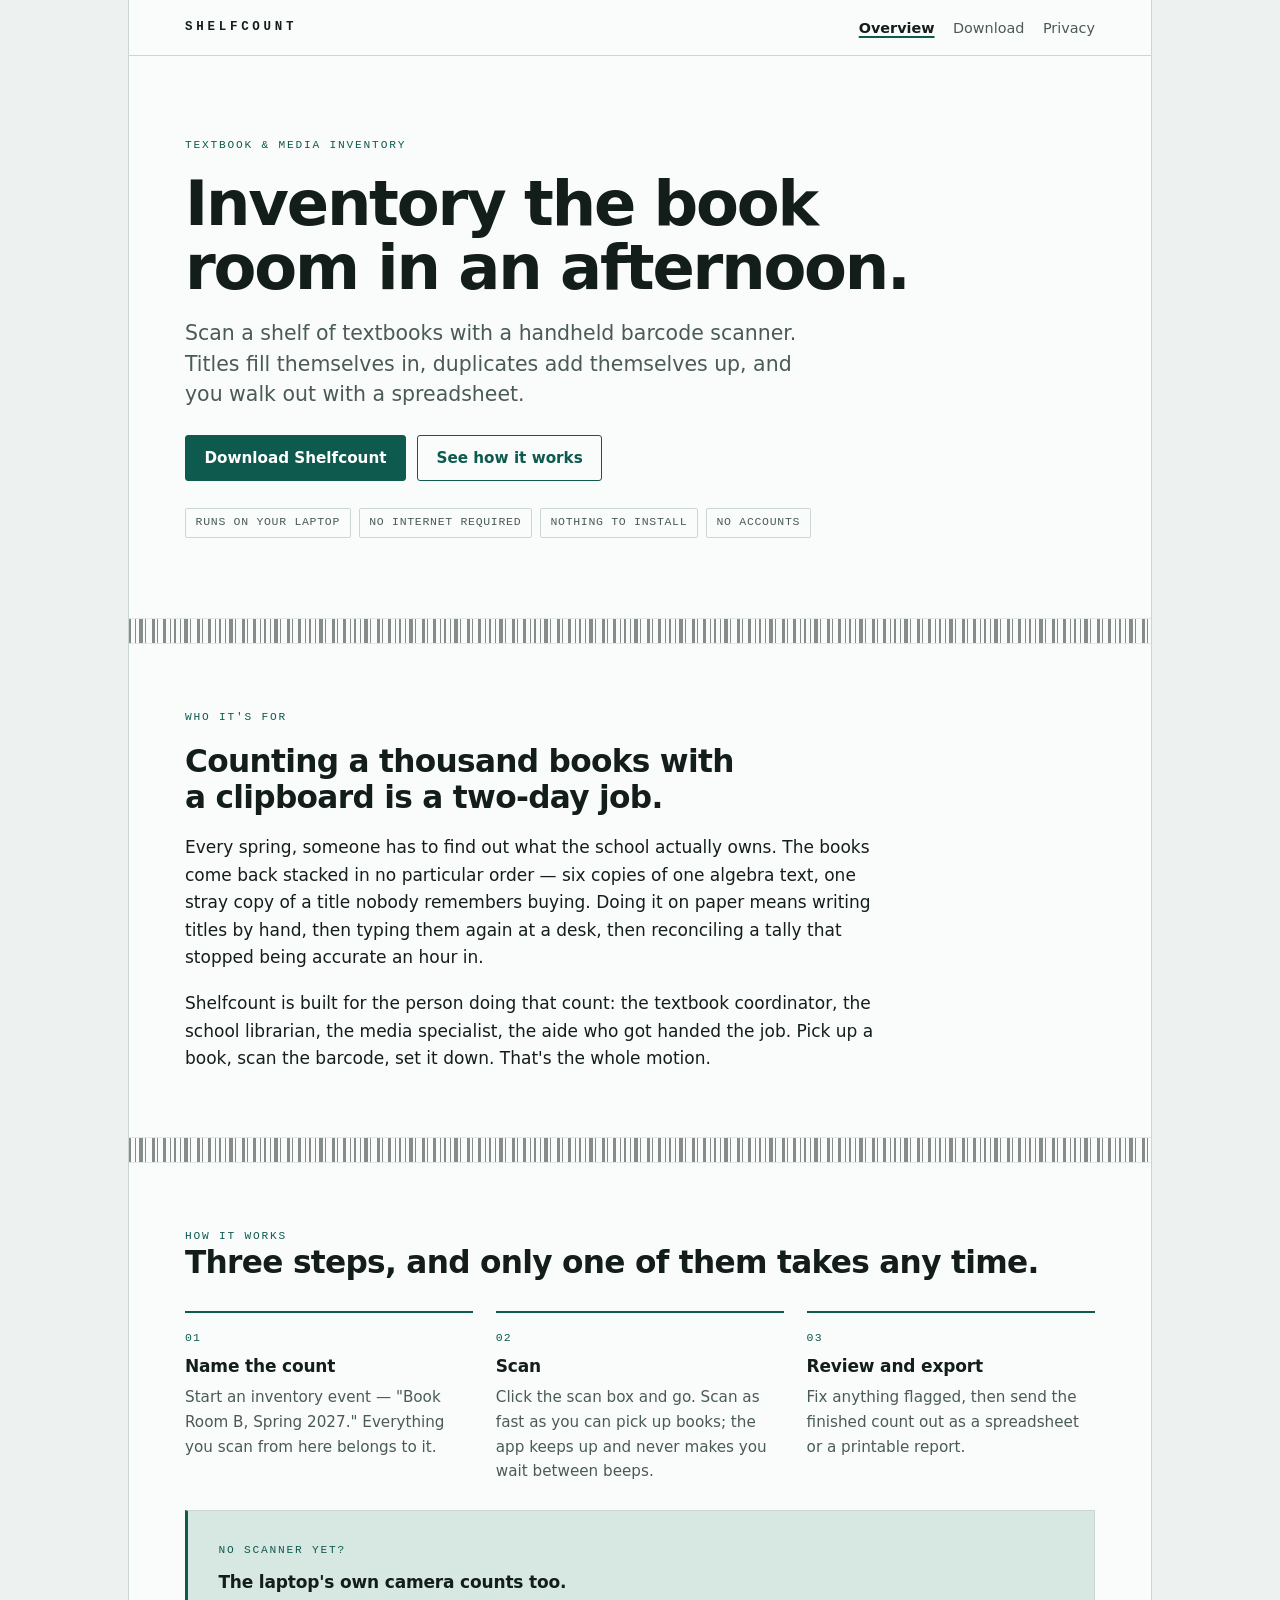
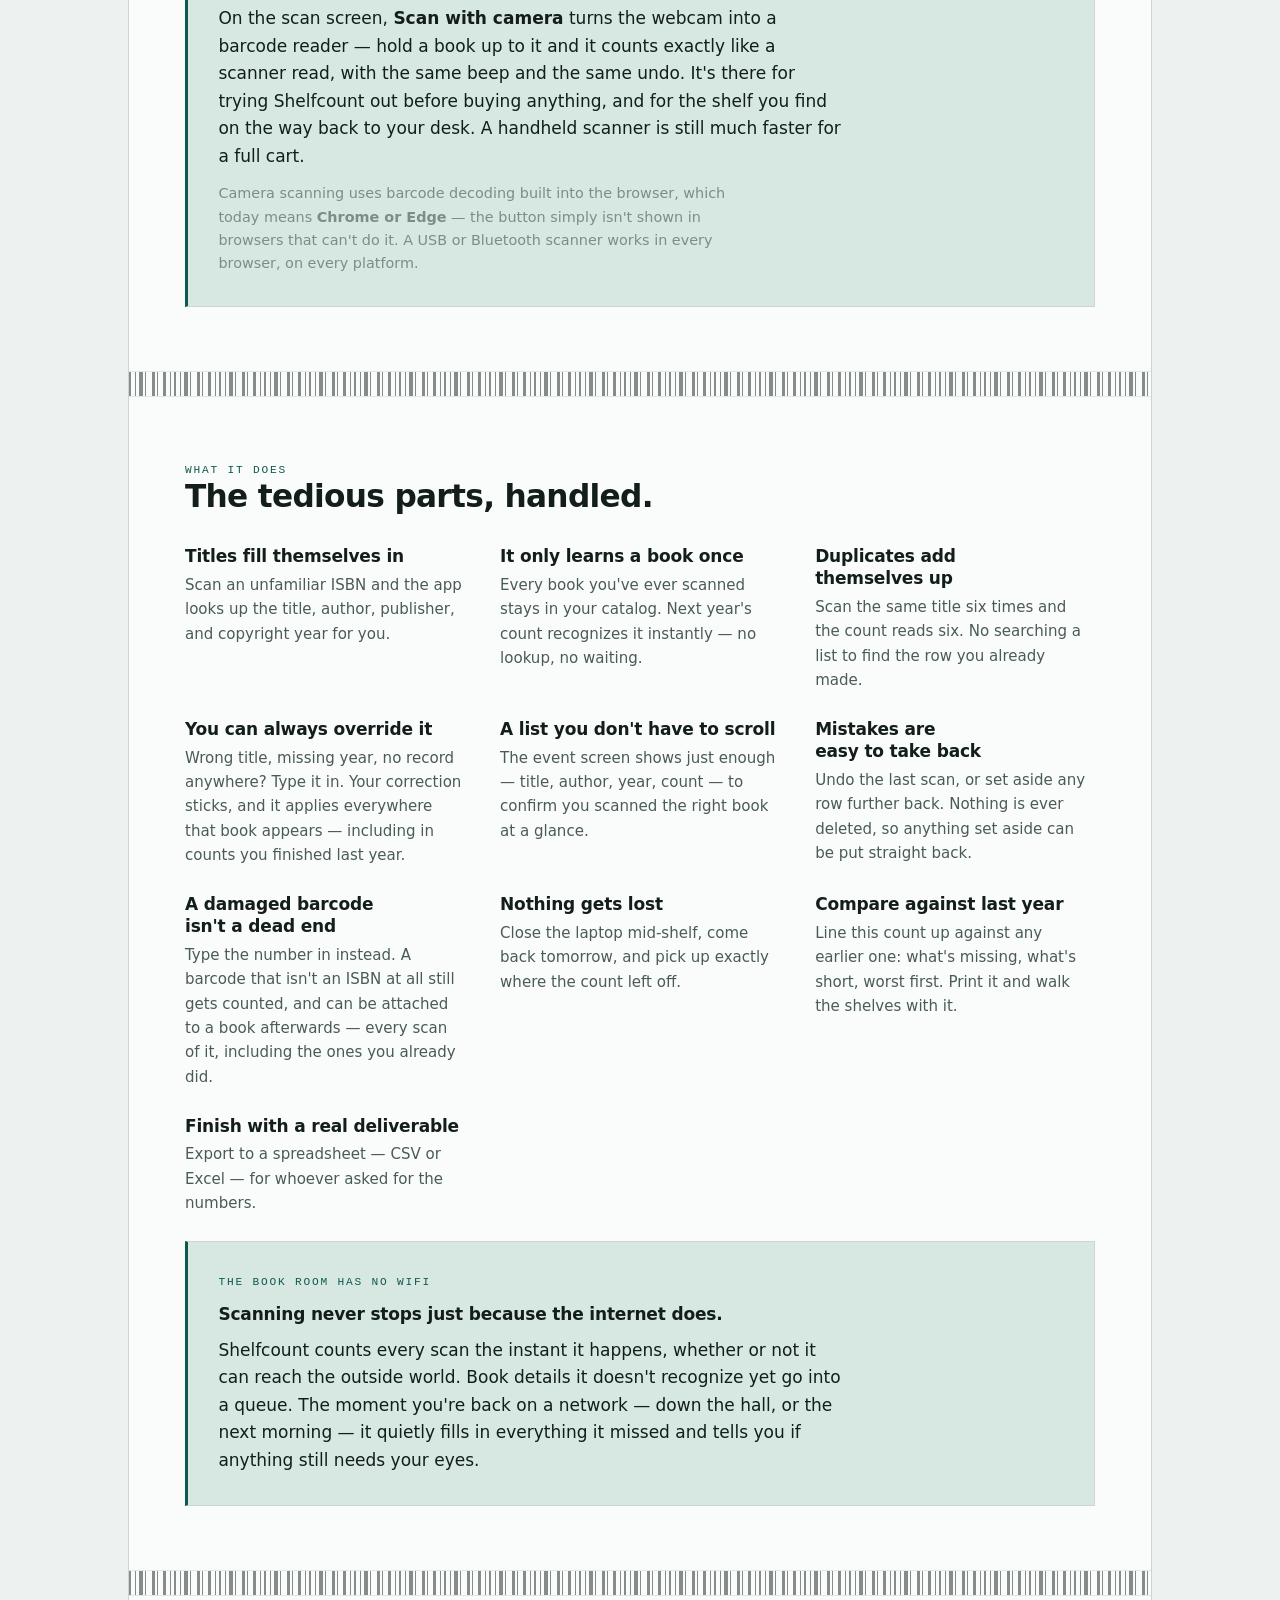
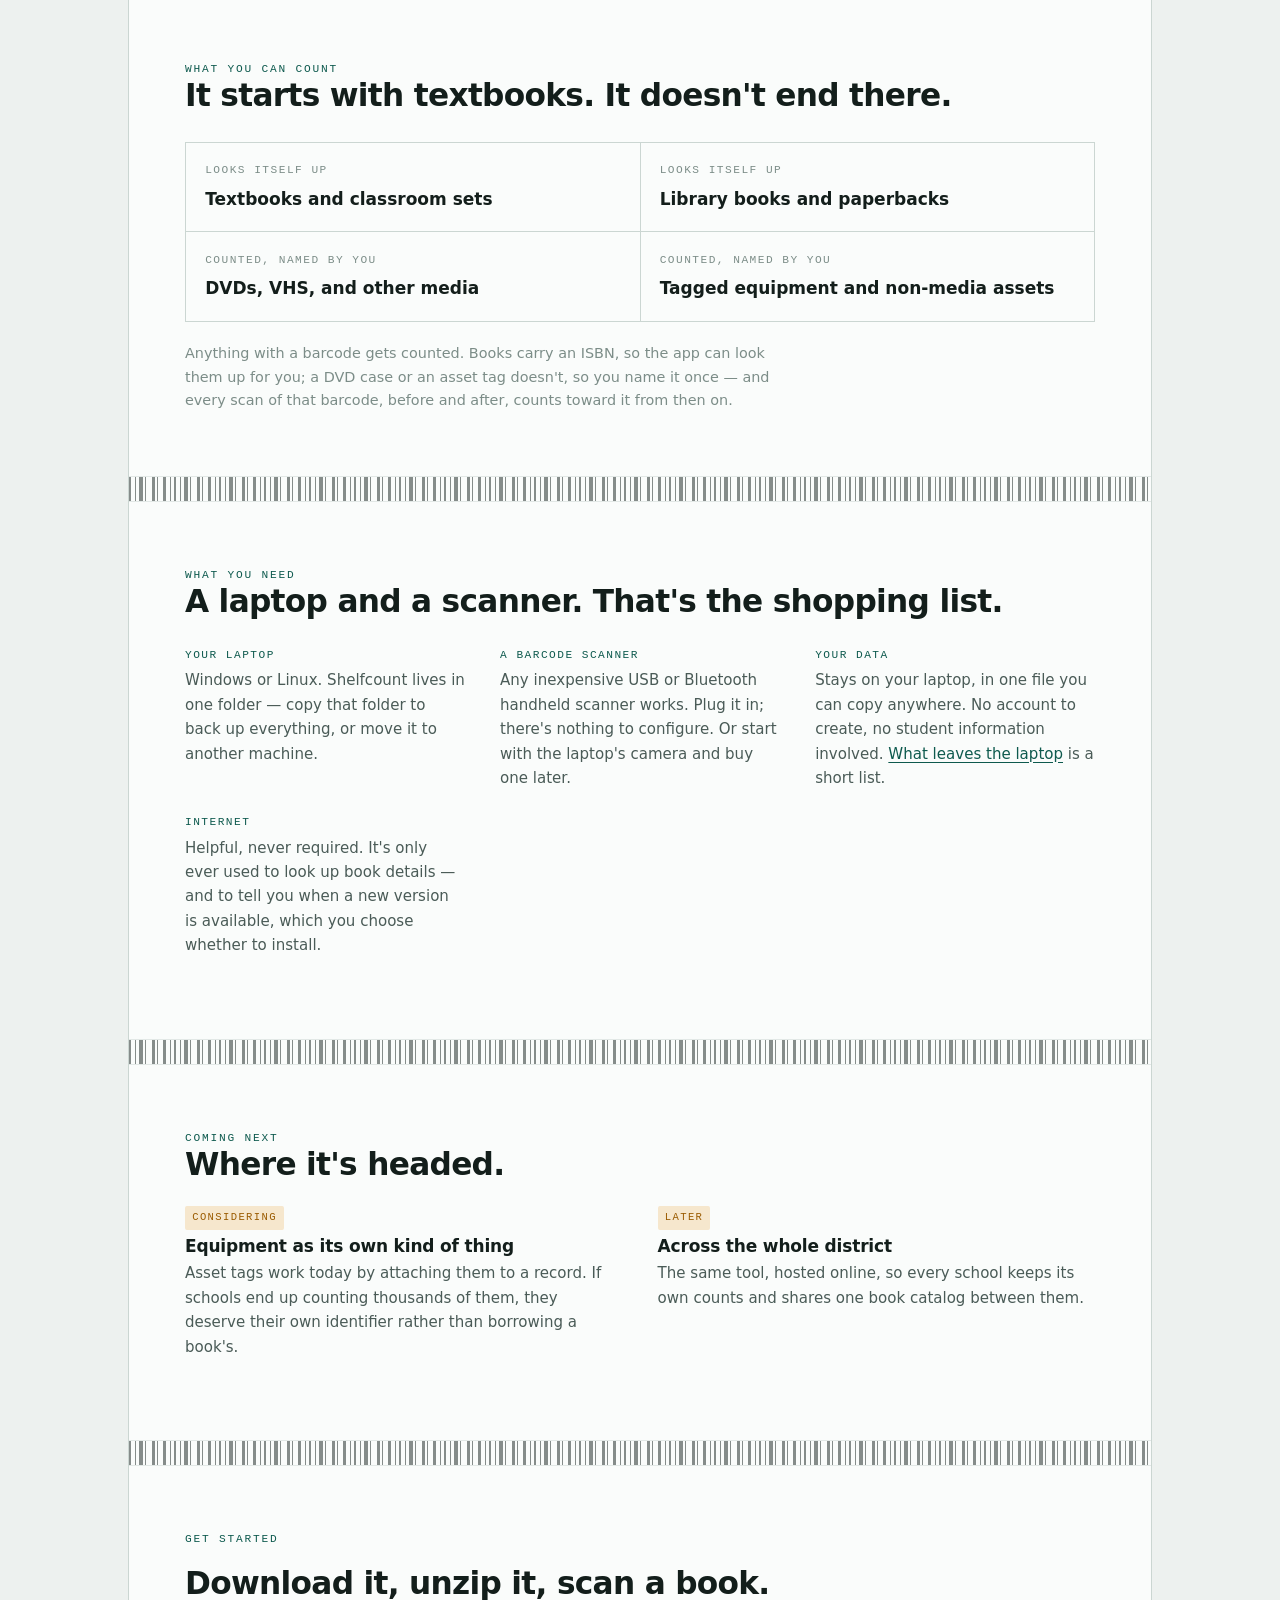
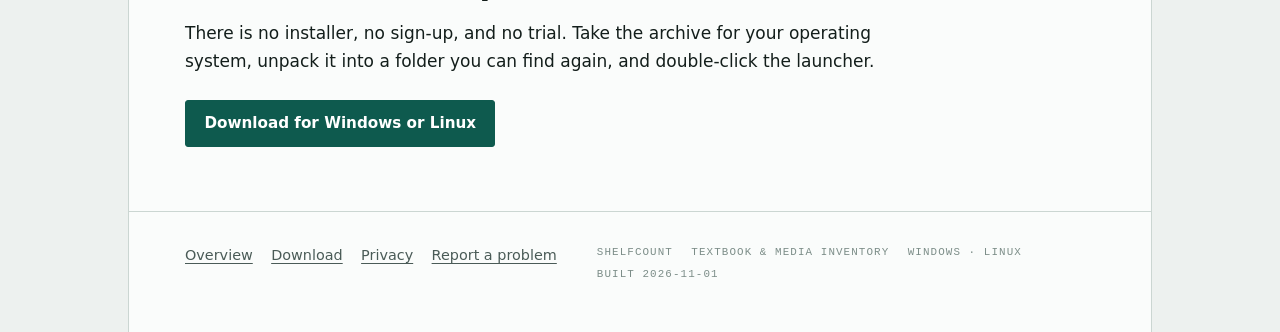
==== commit c6203308: "Publish site from evansmith1377/inventory-manager@8b38a7b" ====
--- a/index.html
+++ b/index.html
@@ -242,7 +242,7 @@
       <span>Shelfcount</span>
       <span>Textbook &amp; media inventory</span>
       <span>Windows · Linux</span>
-      <span>Built 2026-08-17</span>
+      <span>Built 2026-11-01</span>
     </p>
   </footer>
 
